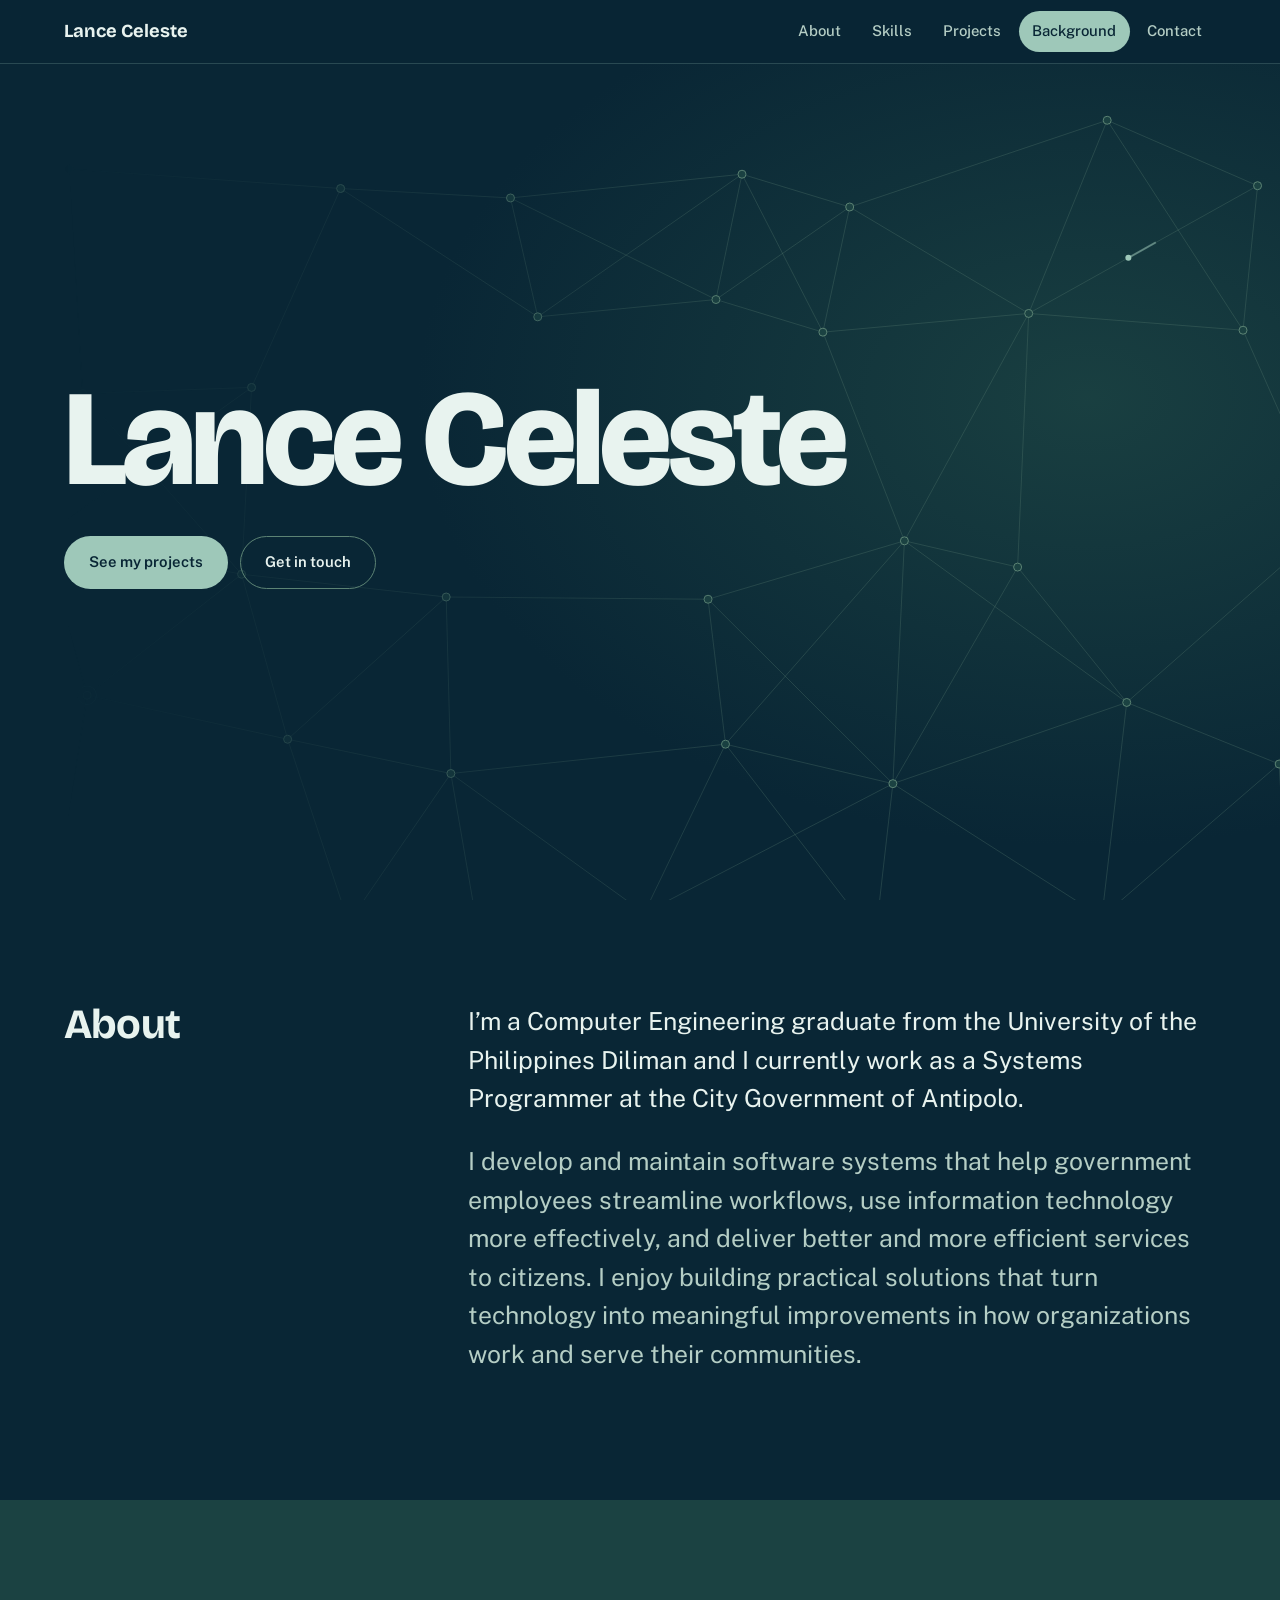
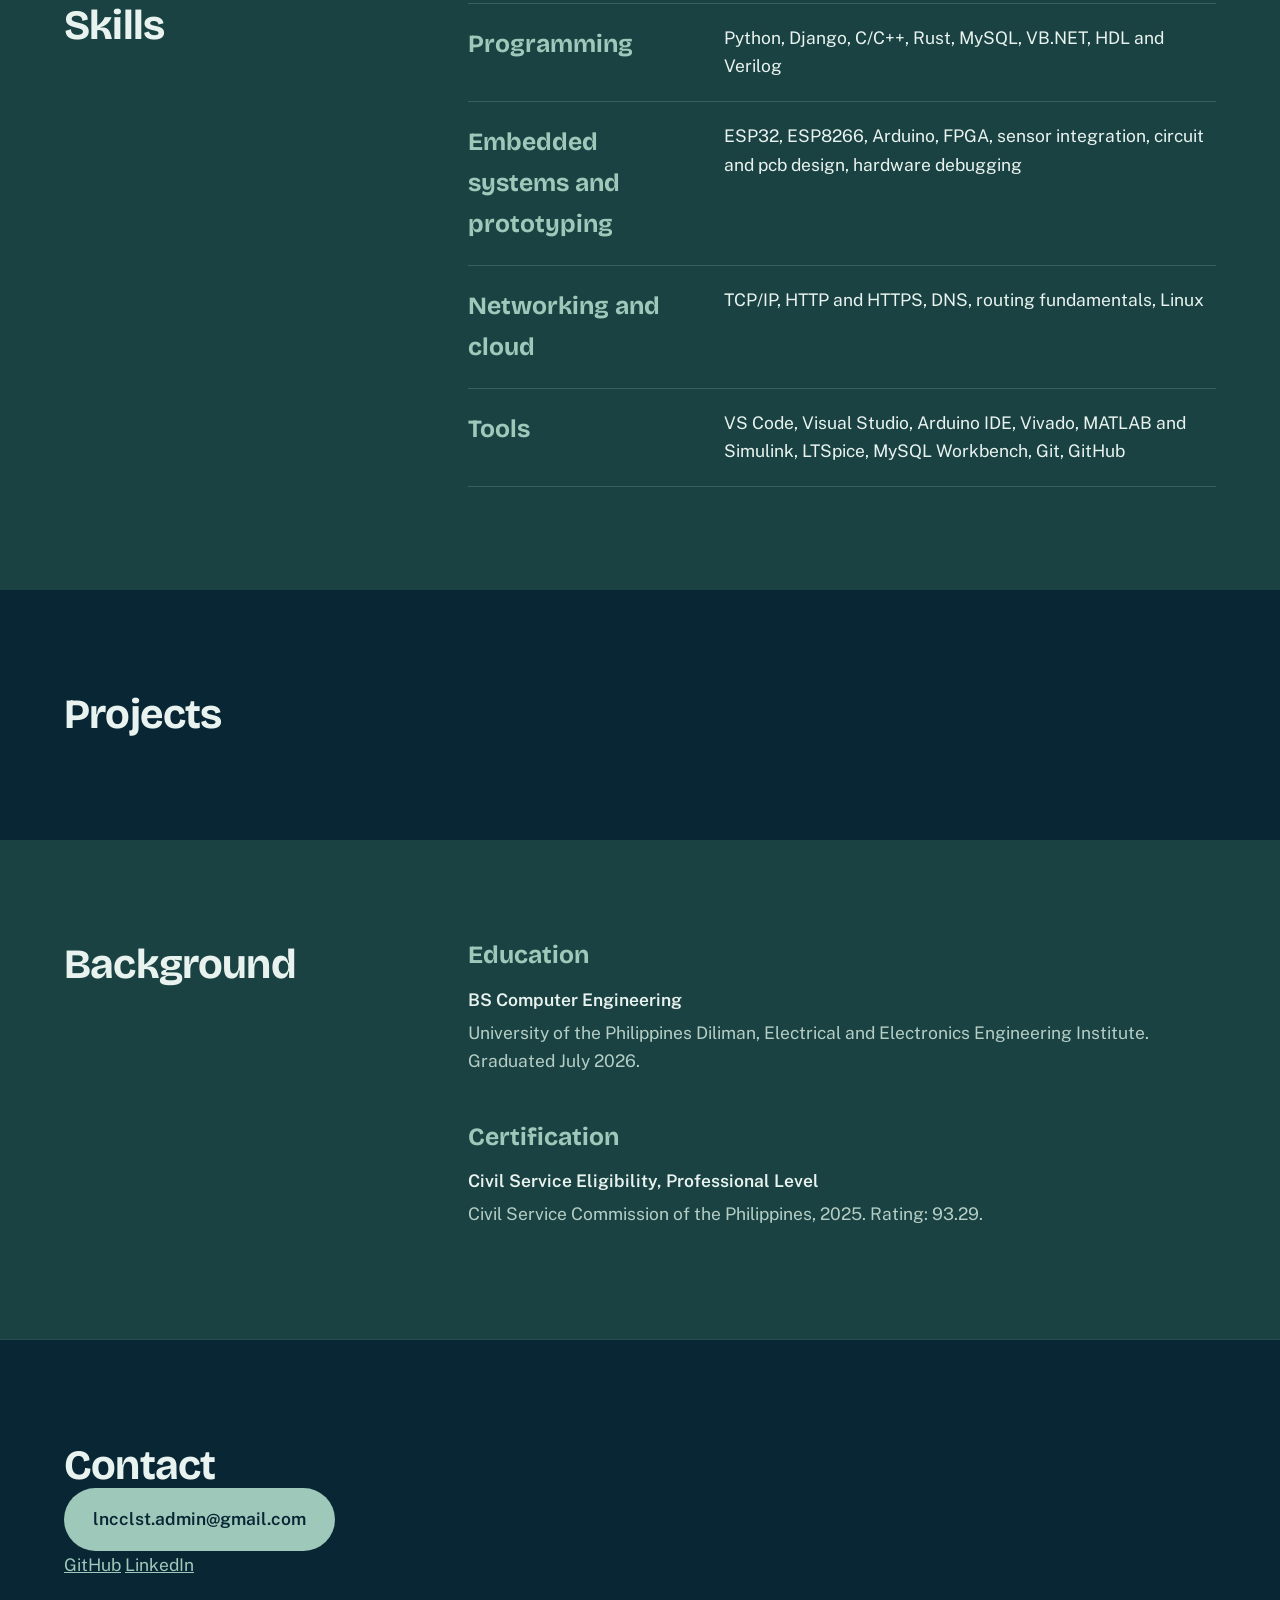
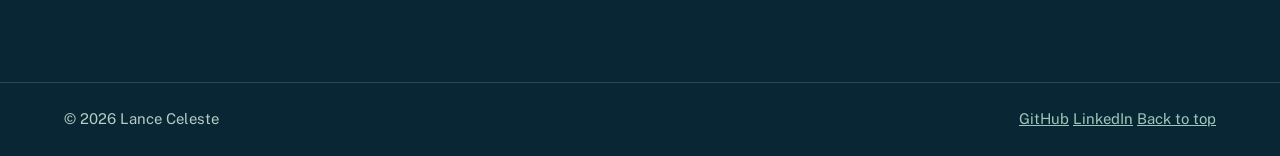
==== index.html @ 40fd0095 "<ui> add landing page" ====
<!DOCTYPE html>
<html lang="en">
<head>
  <meta charset="utf-8">
  <meta name="viewport" content="width=device-width, initial-scale=1">
  <title>Lance Celeste — Computer Engineer</title>
  <meta name="description" content="Portfolio of Lance Celeste, a Computer Engineering graduate building embedded, IoT and networked systems with ESP32, sensor fusion and cloud services.">
  <meta name="theme-color" content="#092635">
  <link rel="canonical" href="https://lncclstdev-code.github.io/">
  <link rel="icon" href="/assets/img/favicon.svg" type="image/svg+xml">

  <!-- Open Graph (link previews) -->
  <meta property="og:title" content="Lance Celeste — Computer Engineer">
  <meta property="og:description" content="Embedded, IoT and networked systems, from ESP32 firmware to the cloud.">
  <meta property="og:type" content="website">
  <meta property="og:url" content="https://lncclstdev-code.github.io/">
  <meta property="og:image" content="https://lncclstdev-code.github.io/assets/img/og-image.png">

  <link rel="preconnect" href="https://fonts.googleapis.com">
  <link rel="preconnect" href="https://fonts.gstatic.com" crossorigin>
  <link rel="stylesheet" href="https://fonts.googleapis.com/css2?family=Bricolage+Grotesque:opsz,wght@12..96,500;12..96,700;12..96,800&family=Public+Sans:wght@400;500;600&display=swap">
  <link rel="stylesheet" href="/assets/css/style.css">
</head>
<body>
  <a href="#main" class="skip-link">Skip to content</a>

  <header class="site-header">
    <div class="container header-inner">
      <a class="brand" href="/">Lance Celeste</a>
      <button class="nav-toggle" type="button" aria-expanded="false" aria-controls="primary-nav">
        <span class="nav-toggle-label">Menu</span>
      </button>
      <nav aria-label="Primary" id="primary-nav" class="primary-nav">
        <ul>
          <li><a href="#about">About</a></li>
          <li><a href="#skills">Skills</a></li>
          <li><a href="#projects">Projects</a></li>
          <li><a href="#background">Background</a></li>
          <li><a href="#contact">Contact</a></li>
        </ul>
      </nav>
    </div>
  </header>

  <main id="main">
    <section class="hero" aria-labelledby="hero-title">
      <canvas id="mesh" class="hero-mesh" aria-hidden="true"></canvas>
      <div class="container hero-inner">
        <h1 id="hero-title">Lance Celeste</h1>
        <!-- <p class="hero-role">Computer engineer building connected devices, from ESP32 firmware to the cloud services they talk to.</p>
        <p class="hero-meta">BS Computer Engineering, University of the Philippines Diliman, 2026. Based in Antipolo City, Philippines.</p> -->
        <div class="hero-actions">
          <a class="btn btn-primary" href="#projects">See my projects</a>
          <a class="btn btn-ghost" href="#contact">Get in touch</a>
        </div>
      </div>
    </section>

    <section class="section" id="about" aria-labelledby="about-title">
      <div class="container split">
        <h2 id="about-title">About</h2>
        <div class="prose">
          <p>
            I’m a Computer Engineering graduate from the University of the Philippines Diliman and I currently work as a Systems Programmer at the City Government of Antipolo.
          </p>
          <p>
            I develop and maintain software systems that help government employees streamline workflows, use information technology more effectively, and deliver better and more efficient services to citizens. I enjoy building practical solutions that turn technology into meaningful improvements in how organizations work and serve their communities.
          </p>
        </div>
      </div>
    </section>

    <section class="section section-alt" id="skills" aria-labelledby="skills-title">
      <div class="container split">
        <h2 id="skills-title">Skills</h2>
        <dl class="skills">
          <div>
            <dt>Programming</dt>
            <dd>Python, Django, C/C++, Rust, MySQL, VB.NET, HDL and Verilog</dd>
          </div>
          <div>
            <dt>Embedded systems and prototyping</dt>
            <dd>ESP32, ESP8266, Arduino, FPGA, sensor integration, circuit and pcb design, hardware debugging</dd>
          </div>
          <div>
            <dt>Networking and cloud</dt>
            <dd>TCP/IP, HTTP and HTTPS, DNS, routing fundamentals, Linux</dd>
          </div>
          <div>
            <dt>Tools</dt>
            <dd>VS Code, Visual Studio, Arduino IDE, Vivado, MATLAB and Simulink, LTSpice, MySQL Workbench, Git, GitHub</dd>
          </div>
        </dl>
      </div>
    </section>

    <section class="section" id="projects" aria-labelledby="projects-title">
      <div class="container">
        <h2 id="projects-title">Projects</h2>
        <!-- <p class="section-intro">Each project has its own page with the design, the decisions and the results.</p>

        <article class="project">
          <div class="project-visual" aria-hidden="true">
            <svg viewBox="0 0 240 150" fill="none" stroke="currentColor" stroke-width="2" stroke-linecap="round">
              <circle cx="120" cy="22" r="12"/>
              <path d="M120 34v26" stroke-dasharray="2 6"/>
              <rect x="104" y="60" width="32" height="22" rx="5"/>
              <path d="M112 82 52 112M120 82v30M128 82l60 30"/>
              <circle cx="48" cy="120" r="10"/>
              <circle cx="120" cy="124" r="10"/>
              <circle cx="192" cy="120" r="10"/>
            </svg>
          </div>
          <div class="project-body">
            <h3>Smart lighting system for home automation</h3>
            <p>A hybrid network for lighting control: ESP-NOW links devices directly for low latency, while an HTTP interface adds remote access and monitoring. Messages are structured as JSON packets so the system is easy to extend.</p>
            <ul class="tags" aria-label="Technologies">
              <li>ESP32</li><li>ESP-NOW</li><li>HTTP</li><li>JSON</li>
            </ul>
            <a class="text-link" href="/projects/smart-lighting-system.html">Read the project page<span class="visually-hidden"> for the smart lighting system</span></a>
          </div>
        </article>

        <article class="project">
          <div class="project-visual" aria-hidden="true">
            <svg viewBox="0 0 240 150" fill="none" stroke="currentColor" stroke-width="2" stroke-linecap="round">
              <path d="M12 36c14-14 26 14 40 0s26 14 40 0"/>
              <path d="M12 76c14-6 26 6 40 0s26 6 40 0"/>
              <path d="M12 116c14 14 26-14 40 0s26-14 40 0"/>
              <path d="M96 36 150 76M96 76h54M96 116 150 76"/>
              <circle cx="168" cy="76" r="18"/>
              <path d="M186 76h42"/>
              <circle cx="228" cy="76" r="4" fill="currentColor"/>
            </svg>
          </div>
          <div class="project-body">
            <h3>KLSG: Keyed Long-Lasting Smart Gateway</h3>
            <p>An IoT doorbell that combines several sensors and uses Mahalanobis distance in its fusion logic to detect anomalies and classify events. Analysing the sensors together reduced false positives, and alerts reach the owner in real time.</p>
            <ul class="tags" aria-label="Technologies">
              <li>Sensor fusion</li><li>Mahalanobis distance</li><li>IoT</li><li>Networking</li>
            </ul>
            <a class="text-link" href="/projects/klsg-smart-doorbell.html">Read the project page<span class="visually-hidden"> for KLSG</span></a>
          </div>
        </article> -->
      </div>
    </section>

    <section class="section section-alt" id="background" aria-labelledby="background-title">
      <div class="container split">
        <h2 id="background-title">Background</h2>
        <div class="background">
          <section aria-labelledby="edu-title">
            <h3 id="edu-title">Education</h3>
            <p class="entry-title">BS Computer Engineering</p>
            <p>University of the Philippines Diliman, Electrical and Electronics Engineering Institute. Graduated July 2026.</p>
            <!-- <p class="coursework">Coursework included data structures and algorithms, object-oriented programming, computer networking, microprocessors and microcontrollers, digital systems design, and analog and digital electronics.</p> -->
          </section>
          <!-- <section aria-labelledby="org-title">
            <h3 id="org-title">Organizations</h3>
            <ul class="entries">
              <li>
                <p class="entry-title">IEEE UP Diliman Student Branch</p>
                <p>Publicity and Information Committee, 2025 to 2026. Maintained web content and produced publicity materials.</p>
              </li>
              <li>
                <p class="entry-title">UP Engineering Radio Guild</p>
                <p>Secretariat Committee, 2024 to 2026. Helped with documentation and publicity.</p>
              </li>
            </ul>
          </section> -->
          <section aria-labelledby="cert-title">
            <h3 id="cert-title">Certification</h3>
            <p class="entry-title">Civil Service Eligibility, Professional Level</p>
            <p>Civil Service Commission of the Philippines, 2025. Rating: 93.29.</p>
          </section>
        </div>
      </div>
    </section>

    <section class="section contact" id="contact" aria-labelledby="contact-title">
      <div class="container">
        <h2 id="contact-title">Contact</h2>
        <!-- <p class="contact-lead">I'm open to embedded, IoT and software engineering roles. Email is the best way to reach me.</p> -->
        <a class="btn btn-primary" href="mailto:lncclst.celeste@gmail.com">lncclst.admin@gmail.com</a>
        <div class="contact-links">
        <a href="https://github.com/lncclstdev-code"
            target="_blank"
            rel="noopener noreferrer">GitHub</a>

        <a href="https://www.linkedin.com/in/lance-celeste/"
            target="_blank"
            rel="noopener noreferrer">LinkedIn</a>
        </div>
      </div>
    </section>
  </main>

  <footer class="site-footer">
    <div class="container footer-inner">
      <p>&copy; <span id="year">2026</span> Lance Celeste</p>
      <div class="footer-links">
        <a href="https://github.com/lncclstdev-code"
            target="_blank"
            rel="noopener noreferrer">GitHub</a>

        <a href="https://www.linkedin.com/in/lance-celeste/"
            target="_blank"
            rel="noopener noreferrer">LinkedIn</a>

        <a href="#main">Back to top</a>
        </div>
    </div>
  </footer>

  <script src="/assets/js/main.js" defer></script>
</body>
</html>
---- assets/css/style.css ----
/* ---------- Tokens ---------- */
:root {
  --main: #092635;
  --secondary: #1B4242;
  --accent: #5C8374;
  --accent-light: #9EC8B9;

  --text: #E8F3EF;          /* tint of the light accent, for body text */
  --text-muted: #B5CEC5;
  --line: rgba(158, 200, 185, 0.22);

  --font-display: "Bricolage Grotesque", "Segoe UI", system-ui, sans-serif;
  --font-body: "Public Sans", "Segoe UI", system-ui, sans-serif;

  --step--1: clamp(0.875rem, 0.85rem + 0.1vw, 0.95rem);
  --step-0: clamp(1rem, 0.97rem + 0.15vw, 1.125rem);
  --step-1: clamp(1.25rem, 1.15rem + 0.5vw, 1.55rem);
  --step-2: clamp(1.75rem, 1.4rem + 1.6vw, 2.6rem);
  --step-hero: clamp(3.25rem, 1.5rem + 9vw, 8.5rem);

  --radius: 14px;
  --header-h: 64px;
  --container: 72rem;
}

/* ---------- Base ---------- */
*, *::before, *::after { box-sizing: border-box; }

html {
  scroll-behavior: smooth;
  scroll-padding-top: calc(var(--header-h) + 8px);
  -webkit-text-size-adjust: 100%;
}

body {
  margin: 0;
  background: var(--main);
  color: var(--text);
  font-family: var(--font-body);
  font-size: var(--step-0);
  line-height: 1.65;
  -webkit-font-smoothing: antialiased;
}

h1, h2, h3 {
  font-family: var(--font-display);
  line-height: 1.1;
  margin: 0;
  text-wrap: balance;
}

p { margin: 0 0 1em; max-width: 62ch; }
ul { margin: 0; padding: 0; list-style: none; }

a { color: var(--accent-light); }

:focus-visible {
  outline: 3px solid var(--accent-light);
  outline-offset: 3px;
  border-radius: 4px;
}

.container {
  width: min(100% - 2.5rem, var(--container));
  margin-inline: auto;
}

.visually-hidden {
  position: absolute !important;
  width: 1px; height: 1px;
  overflow: hidden;
  clip: rect(0 0 0 0);
  white-space: nowrap;
}

.skip-link {
  position: absolute;
  left: 1rem;
  top: -4rem;
  z-index: 100;
  padding: 0.6rem 1rem;
  background: var(--accent-light);
  color: var(--main);
  font-weight: 600;
  border-radius: 8px;
  text-decoration: none;
}
.skip-link:focus { top: 1rem; }

/* ---------- Header ---------- */
.site-header {
  position: sticky;
  top: 0;
  z-index: 50;
  height: var(--header-h);
  background: rgba(9, 38, 53, 0.82);
  backdrop-filter: blur(12px);
  -webkit-backdrop-filter: blur(12px);
  border-bottom: 1px solid var(--line);
}

.header-inner {
  height: 100%;
  display: flex;
  align-items: center;
  justify-content: space-between;
  gap: 1rem;
}

.brand {
  font-family: var(--font-display);
  font-weight: 700;
  font-size: 1.15rem;
  color: var(--text);
  text-decoration: none;
}

.primary-nav ul { display: flex; gap: 0.25rem; }

.primary-nav a {
  display: block;
  padding: 0.5rem 0.85rem;
  border-radius: 999px;
  color: var(--text-muted);
  font-size: var(--step--1);
  font-weight: 500;
  text-decoration: none;
  transition: background-color 0.2s, color 0.2s;
}
.primary-nav a:hover { color: var(--text); background: rgba(158, 200, 185, 0.12); }
.primary-nav a[aria-current="true"] { color: var(--main); background: var(--accent-light); }

.nav-toggle {
  display: none;
  appearance: none;
  background: transparent;
  color: var(--text);
  border: 1px solid var(--line);
  border-radius: 999px;
  padding: 0.45rem 1rem;
  font: 500 var(--step--1) var(--font-body);
  cursor: pointer;
}

@media (max-width: 720px) {
  .nav-toggle { display: inline-block; }

  .primary-nav {
    position: absolute;
    top: var(--header-h);
    left: 0;
    right: 0;
    background: var(--main);
    border-bottom: 1px solid var(--line);
    display: none;
  }
  .primary-nav.is-open { display: block; }
  .primary-nav ul { flex-direction: column; padding: 0.75rem 1.25rem 1.25rem; }
  .primary-nav a { padding: 0.8rem 0.5rem; border-radius: 8px; font-size: var(--step-0); }
}

/* ---------- Hero ---------- */
.hero {
  position: relative;
  min-height: calc(100svh - var(--header-h));
  display: flex;
  align-items: center;
  overflow: hidden;
  background:
    radial-gradient(60rem 40rem at 85% 40%, rgba(27, 66, 66, 0.9), transparent 70%),
    var(--main);
}

.hero-mesh {
  position: absolute;
  inset: 0;
  width: 100%;
  height: 100%;
  -webkit-mask-image: linear-gradient(to right, transparent 5%, #000 60%);
  mask-image: linear-gradient(to right, transparent 5%, #000 60%);
}

.hero-inner {
  position: relative;
  padding-block: 4rem;
}

.hero h1 {
  font-size: var(--step-hero);
  font-weight: 800;
  letter-spacing: -0.035em;
  line-height: 0.95;
  color: var(--text);
}

.hero-role {
  margin-top: 1.75rem;
  max-width: 30ch;
  font-family: var(--font-display);
  font-size: var(--step-1);
  font-weight: 500;
  line-height: 1.3;
  color: var(--accent-light);
}

.hero-meta {
  color: var(--text-muted);
  font-size: var(--step--1);
  max-width: 46ch;
}

.hero-actions {
  display: flex;
  flex-wrap: wrap;
  gap: 0.75rem;
  margin-top: 2rem;
}

/* ---------- Buttons ---------- */
.btn {
  display: inline-block;
  padding: 0.85rem 1.5rem;
  border-radius: 999px;
  font-weight: 600;
  font-size: var(--step--1);
  text-decoration: none;
  border: 1px solid transparent;
  transition: background-color 0.2s, color 0.2s, border-color 0.2s;
}
.btn-primary { background: var(--accent-light); color: var(--main); }
.btn-primary:hover { background: #fff; }
.btn-ghost { border-color: var(--accent); color: var(--text); }
.btn-ghost:hover { background: var(--secondary); border-color: var(--accent-light); }

/* ---------- Sections ---------- */
.section {
  padding-block: clamp(4rem, 8vw, 7.5rem);
}
.section-alt { background: var(--secondary); }

.section h2 {
  font-size: var(--step-2);
  font-weight: 700;
  letter-spacing: -0.02em;
}

.section h3 {
  font-size: var(--step-1);
  font-weight: 700;
}

.section-intro {
  margin-top: 1rem;
  color: var(--text-muted);
}

.split {
  display: grid;
  gap: 2rem;
}
@media (min-width: 860px) {
  .split { grid-template-columns: 1fr 2.2fr; gap: 4rem; }
  .split > h2 { position: sticky; top: calc(var(--header-h) + 2rem); align-self: start; }
}

.prose p { font-size: var(--step-1); line-height: 1.55; color: var(--text); }
.prose p + p { color: var(--text-muted); }

/* ---------- Skills ---------- */
.skills { margin: 0; display: grid; gap: 0; }
.skills > div {
  padding-block: 1.25rem;
  border-top: 1px solid var(--line);
  display: grid;
  gap: 0.35rem;
}
.skills > div:last-child { border-bottom: 1px solid var(--line); }
.skills dt {
  font-family: var(--font-display);
  font-weight: 700;
  font-size: var(--step-1);
  color: var(--accent-light);
}
.skills dd { margin: 0; color: var(--text); max-width: 60ch; }

@media (min-width: 640px) {
  .skills > div { grid-template-columns: 14rem 1fr; gap: 2rem; }
}

/* ---------- Projects ---------- */
.project {
  display: grid;
  gap: 1.5rem;
  margin-top: 2.5rem;
  padding: clamp(1.25rem, 3vw, 2rem);
  background: var(--secondary);
  border: 1px solid var(--line);
  border-radius: var(--radius);
}

.project-visual {
  display: grid;
  place-items: center;
  padding: 1.5rem;
  min-height: 12rem;
  background: var(--main);
  border-radius: 10px;
  color: var(--accent-light);
}
.project-visual svg { width: 100%; max-width: 20rem; height: auto; }

.project-body p { color: var(--text); margin-top: 0.9rem; }

.tags { display: flex; flex-wrap: wrap; gap: 0.5rem; margin: 1.25rem 0; }
.tags li {
  padding: 0.25rem 0.75rem;
  border: 1px solid var(--accent);
  border-radius: 999px;
  font-size: var(--step--1);
  color: var(--text-muted);
}

.text-link {
  font-weight: 600;
  text-decoration-thickness: 2px;
  text-underline-offset: 0.3em;
}
.text-link:hover { color: #fff; }

@media (min-width: 860px) {
  .project { grid-template-columns: 1fr 1.4fr; gap: 2.5rem; align-items: center; }
  .project:nth-of-type(even) { grid-template-columns: 1.4fr 1fr; }
  .project:nth-of-type(even) .project-visual { order: 2; }
}

/* ---------- Background ---------- */
.background { display: grid; gap: 2.5rem; }
.background h3 { margin-bottom: 1rem; color: var(--accent-light); }
.entries { display: grid; gap: 1.25rem; }
.entry-title { font-weight: 600; margin-bottom: 0.25rem; color: var(--text); }
.background p:not(.entry-title) { color: var(--text-muted); margin-bottom: 0.5rem; }
.coursework { font-size: var(--step--1); }

/* ---------- Contact ---------- */
.contact { background: var(--main); border-top: 1px solid var(--line); }
.contact-lead {
  margin: 1.25rem 0 2rem;
  font-size: var(--step-1);
  line-height: 1.5;
  max-width: 34ch;
}
.contact .btn { font-size: var(--step-0); padding: 1rem 1.75rem; overflow-wrap: anywhere; }

/* ---------- Footer ---------- */
.site-footer {
  padding-block: 1.5rem;
  border-top: 1px solid var(--line);
  color: var(--text-muted);
  font-size: var(--step--1);
}
.footer-inner { display: flex; justify-content: space-between; gap: 1rem; flex-wrap: wrap; }
.footer-inner p { margin: 0; }

/* ---------- Motion preferences ---------- */
@media (prefers-reduced-motion: reduce) {
  html { scroll-behavior: auto; }
  * { transition: none !important; }
}

/* ---------- 404 page ---------- */
.error-code {
  margin: 0;
  font-family: var(--font-display);
  font-size: var(--step-hero);
  font-weight: 800;
  letter-spacing: -0.035em;
  line-height: 0.95;
  color: var(--accent-light);
}

.error-title {
  margin-top: 0.5rem;
  font-size: var(--step-2);
  font-weight: 700;
  letter-spacing: -0.02em;
}
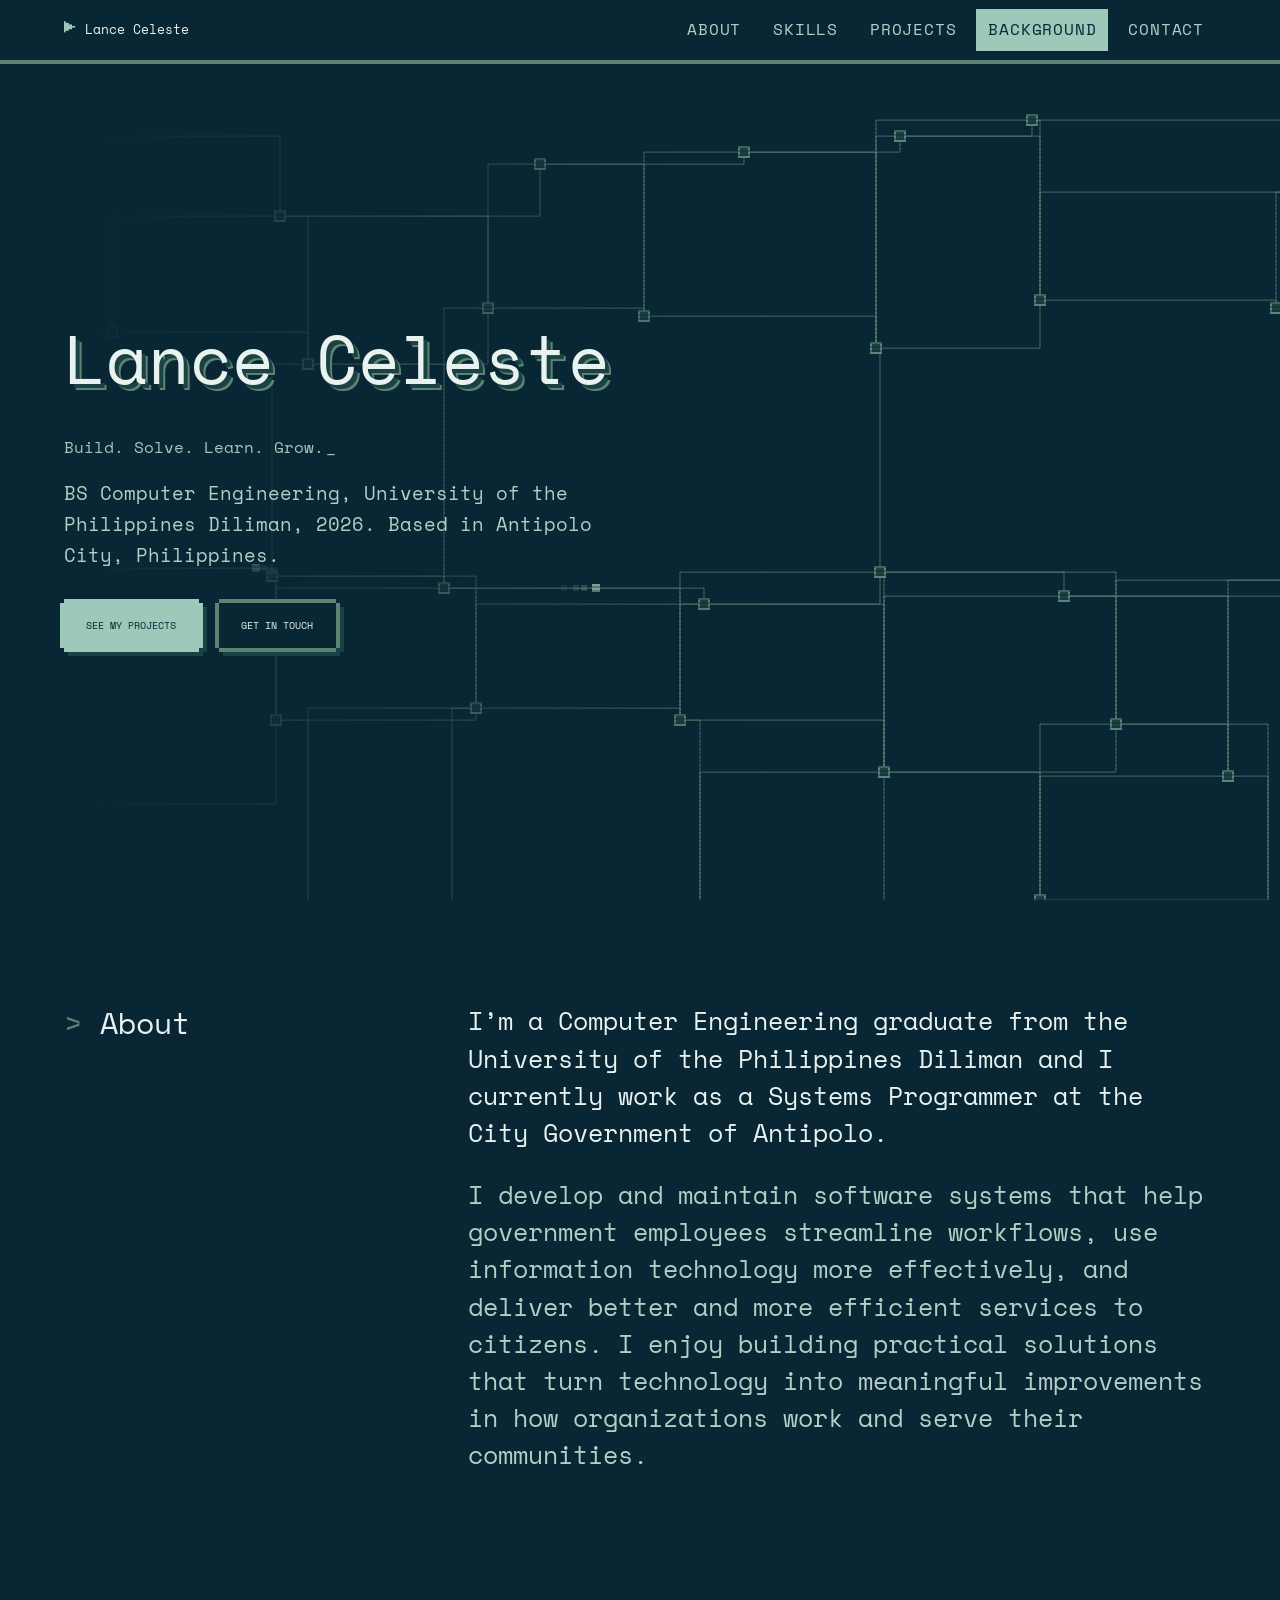
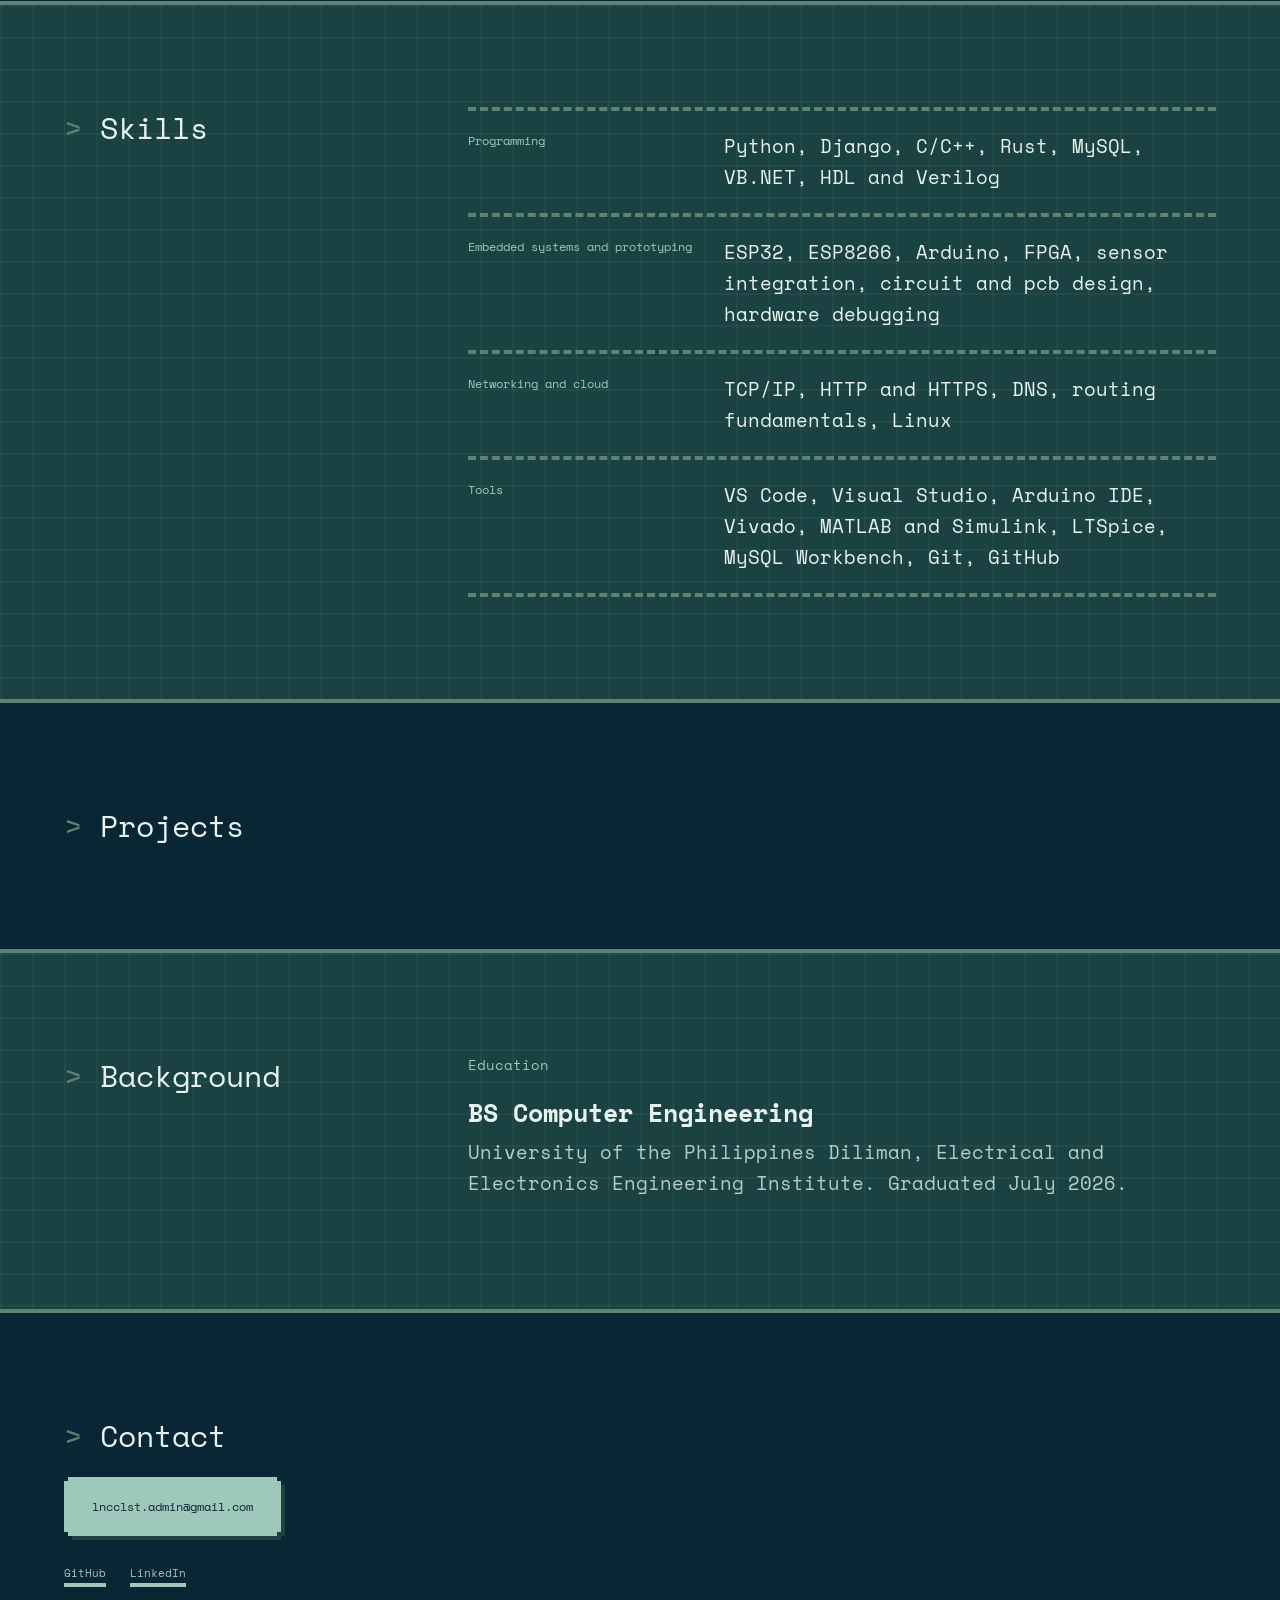
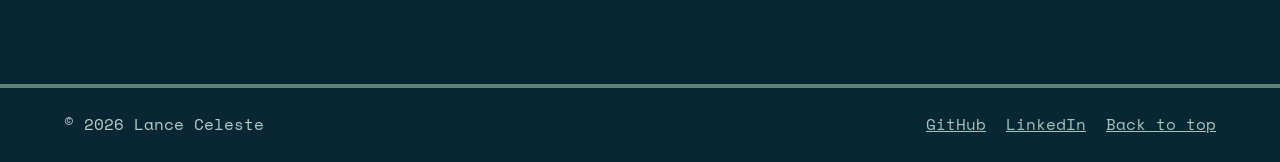
==== commit 966f4281: "<ui> migrate interface to retro pixel" ====
--- a/index.html
+++ b/index.html
@@ -4,7 +4,7 @@
   <meta charset="utf-8">
   <meta name="viewport" content="width=device-width, initial-scale=1">
   <title>Lance Celeste — Computer Engineer</title>
-  <meta name="description" content="Portfolio of Lance Celeste, a Computer Engineering graduate building embedded, IoT and networked systems with ESP32, sensor fusion and cloud services.">
+  <meta name="description" content="Portfolio of Lance Celeste, a Computer Engineer">
   <meta name="theme-color" content="#092635">
   <link rel="canonical" href="https://lncclstdev-code.github.io/">
   <link rel="icon" href="/assets/img/favicon.svg" type="image/svg+xml">
@@ -18,7 +18,8 @@
 
   <link rel="preconnect" href="https://fonts.googleapis.com">
   <link rel="preconnect" href="https://fonts.gstatic.com" crossorigin>
-  <link rel="stylesheet" href="https://fonts.googleapis.com/css2?family=Bricolage+Grotesque:opsz,wght@12..96,500;12..96,700;12..96,800&family=Public+Sans:wght@400;500;600&display=swap">
+  <link rel="stylesheet" href="https://fonts.googleapis.com/css2?family=Pixelify+Sans:wght@400;500;600;700&family=Press+Start+2P&display=swap">
+  <link rel="stylesheet" href="https://fonts.googleapis.com/css2?family=Space+Mono:wght@400;700&text=0123456789&display=swap">
   <link rel="stylesheet" href="/assets/css/style.css">
 </head>
 <body>
@@ -47,8 +48,8 @@
       <canvas id="mesh" class="hero-mesh" aria-hidden="true"></canvas>
       <div class="container hero-inner">
         <h1 id="hero-title">Lance Celeste</h1>
-        <!-- <p class="hero-role">Computer engineer building connected devices, from ESP32 firmware to the cloud services they talk to.</p>
-        <p class="hero-meta">BS Computer Engineering, University of the Philippines Diliman, 2026. Based in Antipolo City, Philippines.</p> -->
+        <p class="hero-role">Build. Solve. Learn. Grow.</p>
+        <p class="hero-meta">BS Computer Engineering, University of the Philippines Diliman, 2026. Based in Antipolo City, Philippines.</p>
         <div class="hero-actions">
           <a class="btn btn-primary" href="#projects">See my projects</a>
           <a class="btn btn-ghost" href="#contact">Get in touch</a>
@@ -153,26 +154,8 @@
             <h3 id="edu-title">Education</h3>
             <p class="entry-title">BS Computer Engineering</p>
             <p>University of the Philippines Diliman, Electrical and Electronics Engineering Institute. Graduated July 2026.</p>
-            <!-- <p class="coursework">Coursework included data structures and algorithms, object-oriented programming, computer networking, microprocessors and microcontrollers, digital systems design, and analog and digital electronics.</p> -->
           </section>
-          <!-- <section aria-labelledby="org-title">
-            <h3 id="org-title">Organizations</h3>
-            <ul class="entries">
-              <li>
-                <p class="entry-title">IEEE UP Diliman Student Branch</p>
-                <p>Publicity and Information Committee, 2025 to 2026. Maintained web content and produced publicity materials.</p>
-              </li>
-              <li>
-                <p class="entry-title">UP Engineering Radio Guild</p>
-                <p>Secretariat Committee, 2024 to 2026. Helped with documentation and publicity.</p>
-              </li>
-            </ul>
-          </section> -->
-          <section aria-labelledby="cert-title">
-            <h3 id="cert-title">Certification</h3>
-            <p class="entry-title">Civil Service Eligibility, Professional Level</p>
-            <p>Civil Service Commission of the Philippines, 2025. Rating: 93.29.</p>
-          </section>
+          
         </div>
       </div>
     </section>
--- a/assets/css/style.css
+++ b/assets/css/style.css
@@ -9,18 +9,28 @@
   --text-muted: #B5CEC5;
   --line: rgba(158, 200, 185, 0.22);
 
-  --font-display: "Bricolage Grotesque", "Segoe UI", system-ui, sans-serif;
-  --font-body: "Public Sans", "Segoe UI", system-ui, sans-serif;
-
-  --step--1: clamp(0.875rem, 0.85rem + 0.1vw, 0.95rem);
-  --step-0: clamp(1rem, 0.97rem + 0.15vw, 1.125rem);
-  --step-1: clamp(1.25rem, 1.15rem + 0.5vw, 1.55rem);
-  --step-2: clamp(1.75rem, 1.4rem + 1.6vw, 2.6rem);
-  --step-hero: clamp(3.25rem, 1.5rem + 9vw, 8.5rem);
-
-  --radius: 14px;
+  --font-display: "Space Mono", "Press Start 2P", "Courier New", monospace;
+  --font-body: "Space Mono", "Pixelify Sans", "Courier New", monospace;
+
+  --step--1: clamp(0.95rem, 0.92rem + 0.1vw, 1.05rem);
+  --step-0: clamp(1.1rem, 1.05rem + 0.2vw, 1.25rem);
+  --step-1: clamp(1.25rem, 1.15rem + 0.5vw, 1.6rem);
+  --step-2: clamp(1.1rem, 0.8rem + 1.5vw, 1.9rem);   /* Press Start 2P is wide: keep headings small */
+  --step-hero: clamp(1.6rem, 0.4rem + 5.6vw, 4.25rem);
+
+  --px: 4px;                 /* one "pixel" */
   --header-h: 64px;
   --container: 72rem;
+}
+
+/* ---------- Pixel helpers ---------- */
+/* Notched-corner border built from box-shadows: no radius, no blur. */
+.pixel-box,
+.project,
+.tags li,
+.btn,
+.nav-toggle {
+  --bc: var(--accent);
 }
 
 /* ---------- Base ---------- */
@@ -38,13 +48,16 @@
   color: var(--text);
   font-family: var(--font-body);
   font-size: var(--step-0);
-  line-height: 1.65;
-  -webkit-font-smoothing: antialiased;
+  line-height: 1.6;
+  -webkit-font-smoothing: none;
+  font-smooth: never;
+  text-rendering: optimizeSpeed;
 }
 
 h1, h2, h3 {
   font-family: var(--font-display);
-  line-height: 1.1;
+  font-weight: 400;
+  line-height: 1.35;
   margin: 0;
   text-wrap: balance;
 }
@@ -55,9 +68,9 @@
 a { color: var(--accent-light); }
 
 :focus-visible {
-  outline: 3px solid var(--accent-light);
-  outline-offset: 3px;
-  border-radius: 4px;
+  outline: var(--px) solid var(--accent-light);
+  outline-offset: var(--px);
+  border-radius: 0;
 }
 
 .container {
@@ -76,14 +89,15 @@
 .skip-link {
   position: absolute;
   left: 1rem;
-  top: -4rem;
+  top: -5rem;
   z-index: 100;
   padding: 0.6rem 1rem;
   background: var(--accent-light);
   color: var(--main);
-  font-weight: 600;
-  border-radius: 8px;
+  font-family: var(--font-display);
+  font-size: 0.7rem;
   text-decoration: none;
+  border-radius: 0;
 }
 .skip-link:focus { top: 1rem; }
 
@@ -93,10 +107,8 @@
   top: 0;
   z-index: 50;
   height: var(--header-h);
-  background: rgba(9, 38, 53, 0.82);
-  backdrop-filter: blur(12px);
-  -webkit-backdrop-filter: blur(12px);
-  border-bottom: 1px solid var(--line);
+  background: var(--main);
+  border-bottom: var(--px) solid var(--accent);
 }
 
 .header-inner {
@@ -109,37 +121,45 @@
 
 .brand {
   font-family: var(--font-display);
-  font-weight: 700;
-  font-size: 1.15rem;
+  font-size: 0.8rem;
   color: var(--text);
   text-decoration: none;
 }
-
-.primary-nav ul { display: flex; gap: 0.25rem; }
+.brand::before { content: "▶ "; color: var(--accent-light); }
+.brand:hover { color: var(--accent-light); }
+
+.primary-nav ul { display: flex; gap: 0.5rem; }
 
 .primary-nav a {
   display: block;
-  padding: 0.5rem 0.85rem;
-  border-radius: 999px;
+  padding: 0.5rem 0.75rem;
+  border-radius: 0;
   color: var(--text-muted);
   font-size: var(--step--1);
   font-weight: 500;
   text-decoration: none;
-  transition: background-color 0.2s, color 0.2s;
-}
-.primary-nav a:hover { color: var(--text); background: rgba(158, 200, 185, 0.12); }
+  text-transform: uppercase;
+  letter-spacing: 0.05em;
+}
+.primary-nav a:hover { color: var(--text); background: var(--secondary); }
 .primary-nav a[aria-current="true"] { color: var(--main); background: var(--accent-light); }
 
 .nav-toggle {
   display: none;
   appearance: none;
-  background: transparent;
-  color: var(--text);
-  border: 1px solid var(--line);
-  border-radius: 999px;
-  padding: 0.45rem 1rem;
-  font: 500 var(--step--1) var(--font-body);
+  background: var(--secondary);
+  color: var(--text);
+  border: 0;
+  border-radius: 0;
+  padding: 0.5rem 1rem;
+  font: 400 0.65rem var(--font-display);
+  text-transform: uppercase;
   cursor: pointer;
+  box-shadow:
+    0 calc(var(--px) * -1) 0 0 var(--bc),
+    0 var(--px) 0 0 var(--bc),
+    calc(var(--px) * -1) 0 0 0 var(--bc),
+    var(--px) 0 0 0 var(--bc);
 }
 
 @media (max-width: 720px) {
@@ -151,12 +171,12 @@
     left: 0;
     right: 0;
     background: var(--main);
-    border-bottom: 1px solid var(--line);
+    border-bottom: var(--px) solid var(--accent);
     display: none;
   }
   .primary-nav.is-open { display: block; }
   .primary-nav ul { flex-direction: column; padding: 0.75rem 1.25rem 1.25rem; }
-  .primary-nav a { padding: 0.8rem 0.5rem; border-radius: 8px; font-size: var(--step-0); }
+  .primary-nav a { padding: 0.8rem 0.5rem; font-size: var(--step-0); }
 }
 
 /* ---------- Hero ---------- */
@@ -166,9 +186,22 @@
   display: flex;
   align-items: center;
   overflow: hidden;
-  background:
-    radial-gradient(60rem 40rem at 85% 40%, rgba(27, 66, 66, 0.9), transparent 70%),
-    var(--main);
+  background: var(--main);
+}
+
+/* CRT scanlines */
+.hero::after {
+  content: "";
+  position: absolute;
+  inset: 0;
+  pointer-events: none;
+  background: repeating-linear-gradient(
+    to bottom,
+    rgba(9, 38, 53, 0) 0,
+    rgba(9, 38, 53, 0) 2px,
+    rgba(9, 38, 53, 0.35) 2px,
+    rgba(9, 38, 53, 0.35) 4px
+  );
 }
 
 .hero-mesh {
@@ -176,77 +209,113 @@
   inset: 0;
   width: 100%;
   height: 100%;
+  image-rendering: pixelated;
   -webkit-mask-image: linear-gradient(to right, transparent 5%, #000 60%);
   mask-image: linear-gradient(to right, transparent 5%, #000 60%);
 }
 
 .hero-inner {
   position: relative;
+  z-index: 1;
   padding-block: 4rem;
 }
 
 .hero h1 {
   font-size: var(--step-hero);
-  font-weight: 800;
-  letter-spacing: -0.035em;
-  line-height: 0.95;
-  color: var(--text);
+  line-height: 1.25;
+  color: var(--text);
+  text-shadow: calc(var(--px) * 1) calc(var(--px) * 1) 0 var(--secondary),
+               calc(var(--px) * 1.5) calc(var(--px) * 1.5) 0 var(--accent);
 }
 
 .hero-role {
-  margin-top: 1.75rem;
+  margin-top: 2rem;
   max-width: 30ch;
   font-family: var(--font-display);
-  font-size: var(--step-1);
-  font-weight: 500;
-  line-height: 1.3;
+  font-size: clamp(0.75rem, 0.6rem + 0.6vw, 1rem);
+  line-height: 1.8;
   color: var(--accent-light);
 }
+.hero-role::after {
+  content: "_";
+  margin-left: 0.15em;
+  animation: blink 1s steps(1) infinite;
+}
+@keyframes blink { 50% { opacity: 0; } }
 
 .hero-meta {
   color: var(--text-muted);
-  font-size: var(--step--1);
+  font-size: var(--step-0);
   max-width: 46ch;
 }
 
 .hero-actions {
   display: flex;
   flex-wrap: wrap;
-  gap: 0.75rem;
+  gap: 1.25rem;
   margin-top: 2rem;
 }
 
 /* ---------- Buttons ---------- */
 .btn {
+  position: relative;
   display: inline-block;
-  padding: 0.85rem 1.5rem;
-  border-radius: 999px;
-  font-weight: 600;
-  font-size: var(--step--1);
+  padding: 0.9rem 1.4rem;
+  border-radius: 0;
+  font-family: var(--font-display);
+  font-size: 0.65rem;
+  line-height: 1.6;
+  text-transform: uppercase;
   text-decoration: none;
-  border: 1px solid transparent;
-  transition: background-color 0.2s, color 0.2s, border-color 0.2s;
-}
-.btn-primary { background: var(--accent-light); color: var(--main); }
-.btn-primary:hover { background: #fff; }
-.btn-ghost { border-color: var(--accent); color: var(--text); }
-.btn-ghost:hover { background: var(--secondary); border-color: var(--accent-light); }
+  border: 0;
+  box-shadow:
+    0 calc(var(--px) * -1) 0 0 var(--bc),
+    0 var(--px) 0 0 var(--bc),
+    calc(var(--px) * -1) 0 0 0 var(--bc),
+    var(--px) 0 0 0 var(--bc),
+    var(--px) calc(var(--px) * 2) 0 0 var(--secondary),   /* hard drop shadow */
+    calc(var(--px) * 2) var(--px) 0 0 var(--secondary);
+  transition: none;
+}
+.btn:active {
+  transform: translate(var(--px), var(--px));
+  box-shadow:
+    0 calc(var(--px) * -1) 0 0 var(--bc),
+    0 var(--px) 0 0 var(--bc),
+    calc(var(--px) * -1) 0 0 0 var(--bc),
+    var(--px) 0 0 0 var(--bc);
+}
+.btn-primary { --bc: var(--accent-light); background: var(--accent-light); color: var(--main); }
+.btn-primary:hover { background: var(--text); --bc: var(--text); }
+.btn-ghost { --bc: var(--accent); background: var(--main); color: var(--text); }
+.btn-ghost:hover { background: var(--secondary); --bc: var(--accent-light); }
 
 /* ---------- Sections ---------- */
 .section {
   padding-block: clamp(4rem, 8vw, 7.5rem);
 }
-.section-alt { background: var(--secondary); }
+.section-alt {
+  background-color: var(--secondary);
+  border-block: var(--px) solid var(--accent);
+  /* faint pixel grid */
+  background-image:
+    linear-gradient(rgba(158, 200, 185, 0.06) 2px, transparent 2px),
+    linear-gradient(90deg, rgba(158, 200, 185, 0.06) 2px, transparent 2px);
+  background-size: 32px 32px;
+}
 
 .section h2 {
   font-size: var(--step-2);
-  font-weight: 700;
-  letter-spacing: -0.02em;
+  color: var(--text);
+}
+.section h2::before {
+  content: "> ";
+  color: var(--accent);
 }
 
 .section h3 {
-  font-size: var(--step-1);
-  font-weight: 700;
+  font-size: 0.85rem;
+  line-height: 1.6;
 }
 
 .section-intro {
@@ -263,22 +332,22 @@
   .split > h2 { position: sticky; top: calc(var(--header-h) + 2rem); align-self: start; }
 }
 
-.prose p { font-size: var(--step-1); line-height: 1.55; color: var(--text); }
+.prose p { font-size: var(--step-1); line-height: 1.5; color: var(--text); }
 .prose p + p { color: var(--text-muted); }
 
 /* ---------- Skills ---------- */
 .skills { margin: 0; display: grid; gap: 0; }
 .skills > div {
   padding-block: 1.25rem;
-  border-top: 1px solid var(--line);
+  border-top: var(--px) dashed var(--accent);
   display: grid;
-  gap: 0.35rem;
-}
-.skills > div:last-child { border-bottom: 1px solid var(--line); }
+  gap: 0.6rem;
+}
+.skills > div:last-child { border-bottom: var(--px) dashed var(--accent); }
 .skills dt {
   font-family: var(--font-display);
-  font-weight: 700;
-  font-size: var(--step-1);
+  font-size: 0.75rem;
+  line-height: 1.7;
   color: var(--accent-light);
 }
 .skills dd { margin: 0; color: var(--text); max-width: 60ch; }
@@ -289,13 +358,20 @@
 
 /* ---------- Projects ---------- */
 .project {
+  --bc: var(--accent);
   display: grid;
   gap: 1.5rem;
-  margin-top: 2.5rem;
+  margin: 2.5rem var(--px) 0;
   padding: clamp(1.25rem, 3vw, 2rem);
   background: var(--secondary);
-  border: 1px solid var(--line);
-  border-radius: var(--radius);
+  border: 0;
+  border-radius: 0;
+  box-shadow:
+    0 calc(var(--px) * -1) 0 0 var(--bc),
+    0 var(--px) 0 0 var(--bc),
+    calc(var(--px) * -1) 0 0 0 var(--bc),
+    var(--px) 0 0 0 var(--bc),
+    calc(var(--px) * 2) calc(var(--px) * 2) 0 0 var(--main);
 }
 
 .project-visual {
@@ -304,27 +380,34 @@
   padding: 1.5rem;
   min-height: 12rem;
   background: var(--main);
-  border-radius: 10px;
+  border-radius: 0;
   color: var(--accent-light);
 }
-.project-visual svg { width: 100%; max-width: 20rem; height: auto; }
+.project-visual svg { width: 100%; max-width: 20rem; height: auto; shape-rendering: crispEdges; }
 
 .project-body p { color: var(--text); margin-top: 0.9rem; }
 
-.tags { display: flex; flex-wrap: wrap; gap: 0.5rem; margin: 1.25rem 0; }
+.tags { display: flex; flex-wrap: wrap; gap: 0.6rem; margin: 1.25rem 0; }
 .tags li {
-  padding: 0.25rem 0.75rem;
-  border: 1px solid var(--accent);
-  border-radius: 999px;
+  padding: 0.2rem 0.7rem;
+  border-radius: 0;
   font-size: var(--step--1);
   color: var(--text-muted);
+  background: var(--main);
+  box-shadow:
+    0 -2px 0 0 var(--bc),
+    0 2px 0 0 var(--bc),
+    -2px 0 0 0 var(--bc),
+    2px 0 0 0 var(--bc);
 }
 
 .text-link {
-  font-weight: 600;
-  text-decoration-thickness: 2px;
-  text-underline-offset: 0.3em;
-}
+  font-family: var(--font-display);
+  font-size: 0.7rem;
+  text-decoration-thickness: var(--px);
+  text-underline-offset: 0.5em;
+}
+.text-link::after { content: " ►"; }
 .text-link:hover { color: #fff; }
 
 @media (min-width: 860px) {
@@ -337,50 +420,73 @@
 .background { display: grid; gap: 2.5rem; }
 .background h3 { margin-bottom: 1rem; color: var(--accent-light); }
 .entries { display: grid; gap: 1.25rem; }
-.entry-title { font-weight: 600; margin-bottom: 0.25rem; color: var(--text); }
+.entry-title { font-weight: 700; font-size: var(--step-1); margin-bottom: 0.25rem; color: var(--text); }
 .background p:not(.entry-title) { color: var(--text-muted); margin-bottom: 0.5rem; }
 .coursework { font-size: var(--step--1); }
 
 /* ---------- Contact ---------- */
-.contact { background: var(--main); border-top: 1px solid var(--line); }
+.contact { background: var(--main); }
 .contact-lead {
   margin: 1.25rem 0 2rem;
   font-size: var(--step-1);
   line-height: 1.5;
   max-width: 34ch;
 }
-.contact .btn { font-size: var(--step-0); padding: 1rem 1.75rem; overflow-wrap: anywhere; }
+.contact .btn {
+  margin-top: 1.5rem;
+  margin-left: var(--px);
+  font-size: clamp(0.6rem, 0.5rem + 0.5vw, 0.75rem);
+  padding: 1rem 1.5rem;
+  overflow-wrap: anywhere;
+  text-transform: none;
+}
+.contact-links { display: flex; flex-wrap: wrap; gap: 1.5rem; margin-top: 2rem; }
+.contact-links a {
+  font-family: var(--font-display);
+  font-size: 0.7rem;
+  text-decoration-thickness: var(--px);
+  text-underline-offset: 0.5em;
+}
+.contact-links a:hover { color: #fff; }
 
 /* ---------- Footer ---------- */
 .site-footer {
   padding-block: 1.5rem;
-  border-top: 1px solid var(--line);
+  border-top: var(--px) solid var(--accent);
   color: var(--text-muted);
   font-size: var(--step--1);
 }
 .footer-inner { display: flex; justify-content: space-between; gap: 1rem; flex-wrap: wrap; }
 .footer-inner p { margin: 0; }
+.footer-links { display: flex; gap: 1.25rem; flex-wrap: wrap; }
 
 /* ---------- Motion preferences ---------- */
 @media (prefers-reduced-motion: reduce) {
   html { scroll-behavior: auto; }
   * { transition: none !important; }
+  .hero-role::after { animation: none; }
 }
 
 /* ---------- 404 page ---------- */
 .error-code {
   margin: 0;
+  font-weight: 700;
   font-family: var(--font-display);
   font-size: var(--step-hero);
-  font-weight: 800;
-  letter-spacing: -0.035em;
-  line-height: 0.95;
+  line-height: 1.25;
   color: var(--accent-light);
-}
+  text-shadow: calc(var(--px) * 1.5) calc(var(--px) * 1.5) 0 var(--secondary);
+  animation: glitch 3s steps(1) infinite;
+}
+@keyframes glitch {
+  0%, 92%, 100% { transform: none; }
+  94% { transform: translateX(var(--px)); }
+  96% { transform: translateX(calc(var(--px) * -1)); }
+}
+@media (prefers-reduced-motion: reduce) { .error-code { animation: none; } }
 
 .error-title {
-  margin-top: 0.5rem;
+  margin-top: 1rem;
   font-size: var(--step-2);
-  font-weight: 700;
-  letter-spacing: -0.02em;
+  color: var(--text);
 }
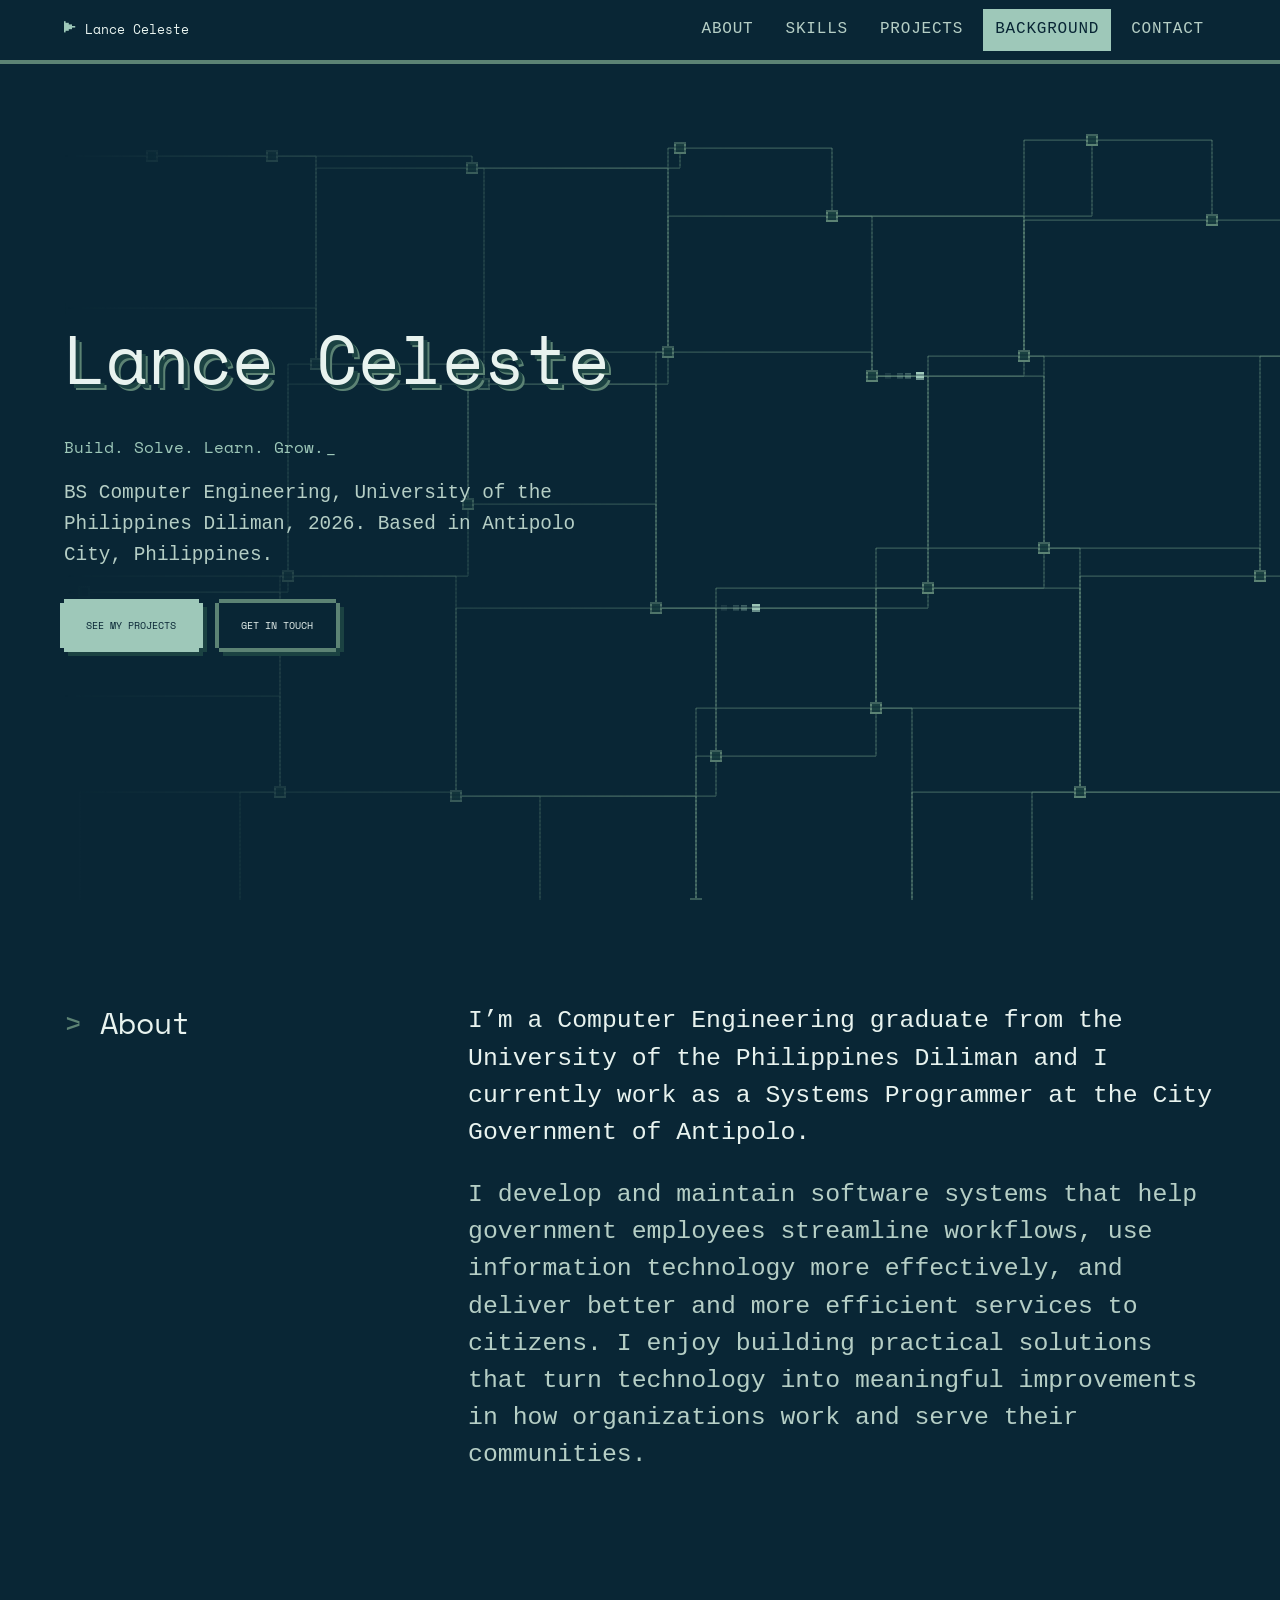
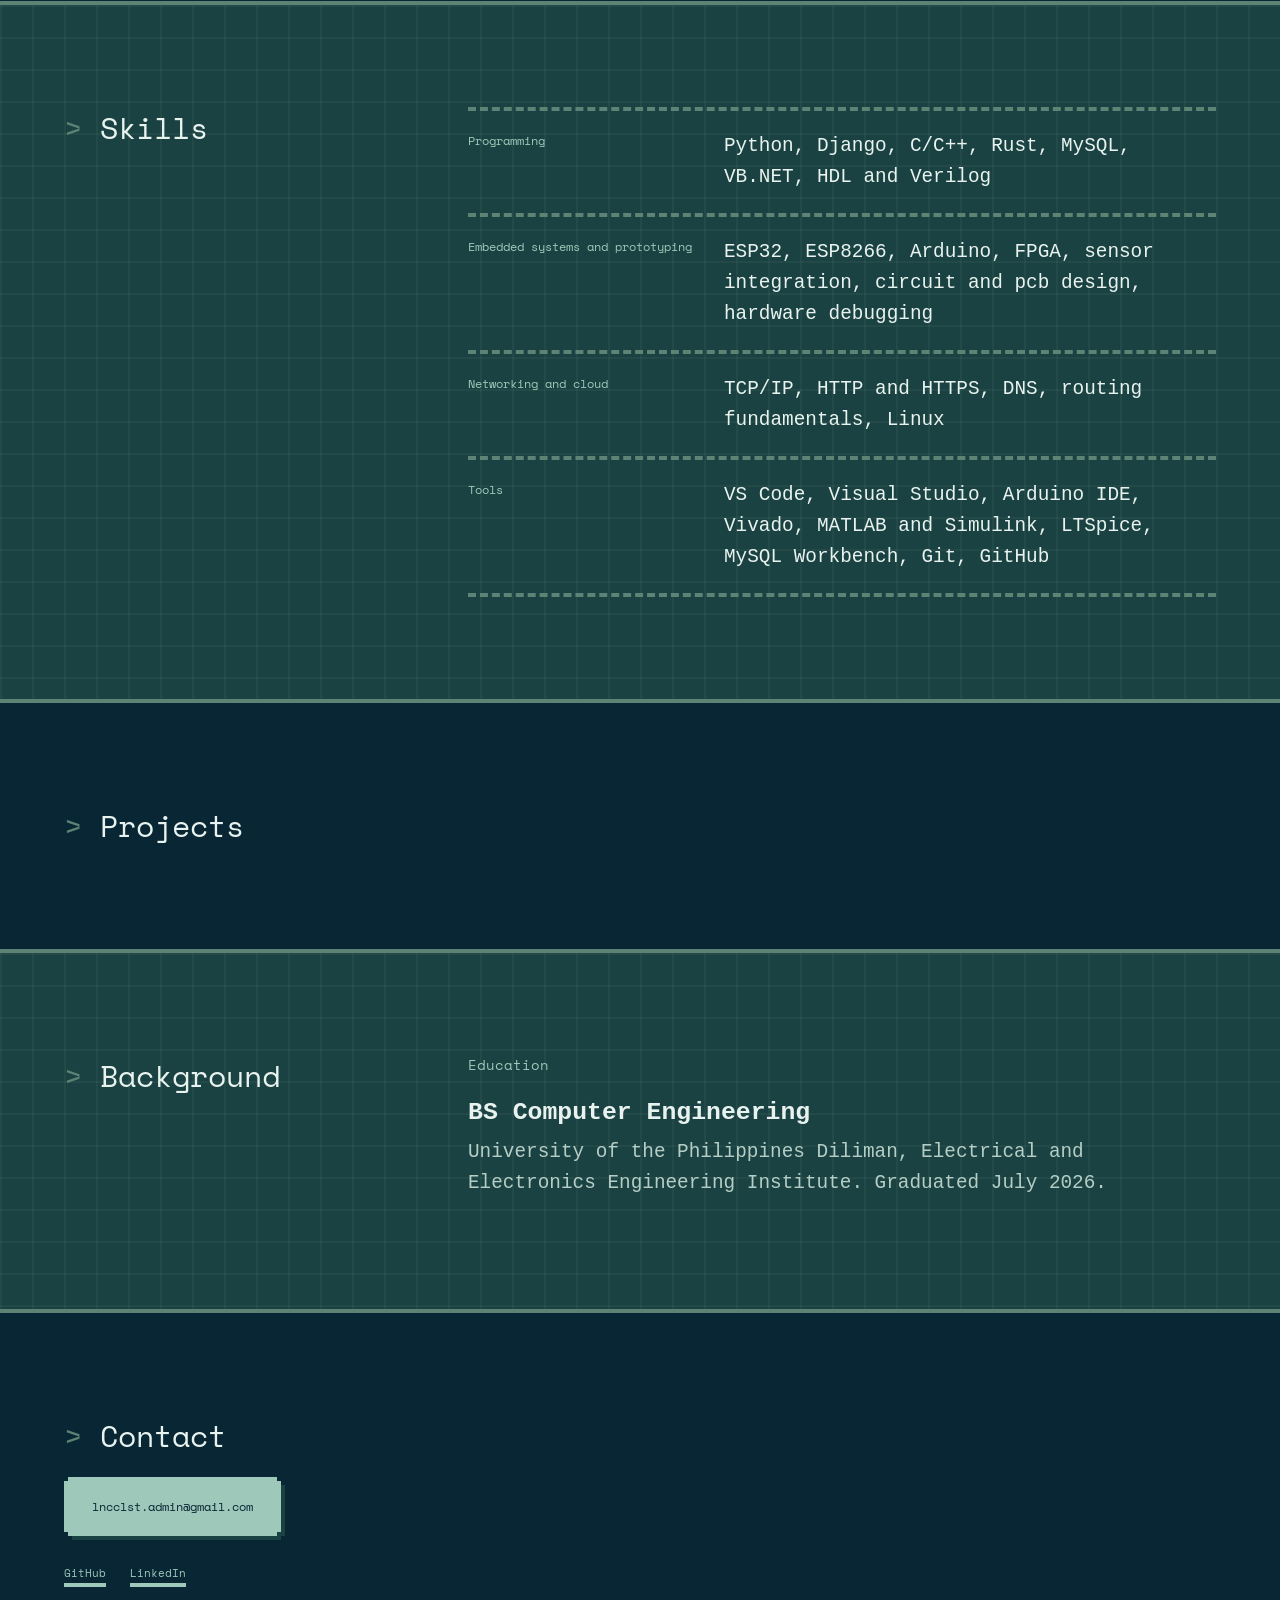
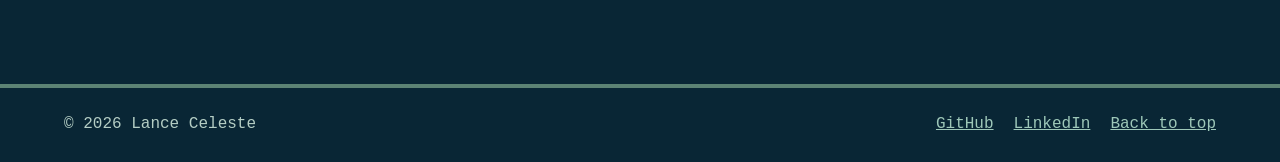
==== commit 57d60afe: "<ui> change body font to courier new for clarity" ====
--- a/index.html
+++ b/index.html
@@ -18,7 +18,7 @@
 
   <link rel="preconnect" href="https://fonts.googleapis.com">
   <link rel="preconnect" href="https://fonts.gstatic.com" crossorigin>
-  <link rel="stylesheet" href="https://fonts.googleapis.com/css2?family=Pixelify+Sans:wght@400;500;600;700&family=Press+Start+2P&display=swap">
+  <link rel="stylesheet" href="https://fonts.googleapis.com/css2?family=Press+Start+2P&display=swap">
   <link rel="stylesheet" href="https://fonts.googleapis.com/css2?family=Space+Mono:wght@400;700&text=0123456789&display=swap">
   <link rel="stylesheet" href="/assets/css/style.css">
 </head>
--- a/assets/css/style.css
+++ b/assets/css/style.css
@@ -10,7 +10,7 @@
   --line: rgba(158, 200, 185, 0.22);
 
   --font-display: "Space Mono", "Press Start 2P", "Courier New", monospace;
-  --font-body: "Space Mono", "Pixelify Sans", "Courier New", monospace;
+  --font-body: "Courier New", Courier, monospace;
 
   --step--1: clamp(0.95rem, 0.92rem + 0.1vw, 1.05rem);
   --step-0: clamp(1.1rem, 1.05rem + 0.2vw, 1.25rem);
@@ -49,9 +49,8 @@
   font-family: var(--font-body);
   font-size: var(--step-0);
   line-height: 1.6;
-  -webkit-font-smoothing: none;
-  font-smooth: never;
-  text-rendering: optimizeSpeed;
+  -webkit-font-smoothing: antialiased;
+  text-rendering: optimizeLegibility;
 }
 
 h1, h2, h3 {
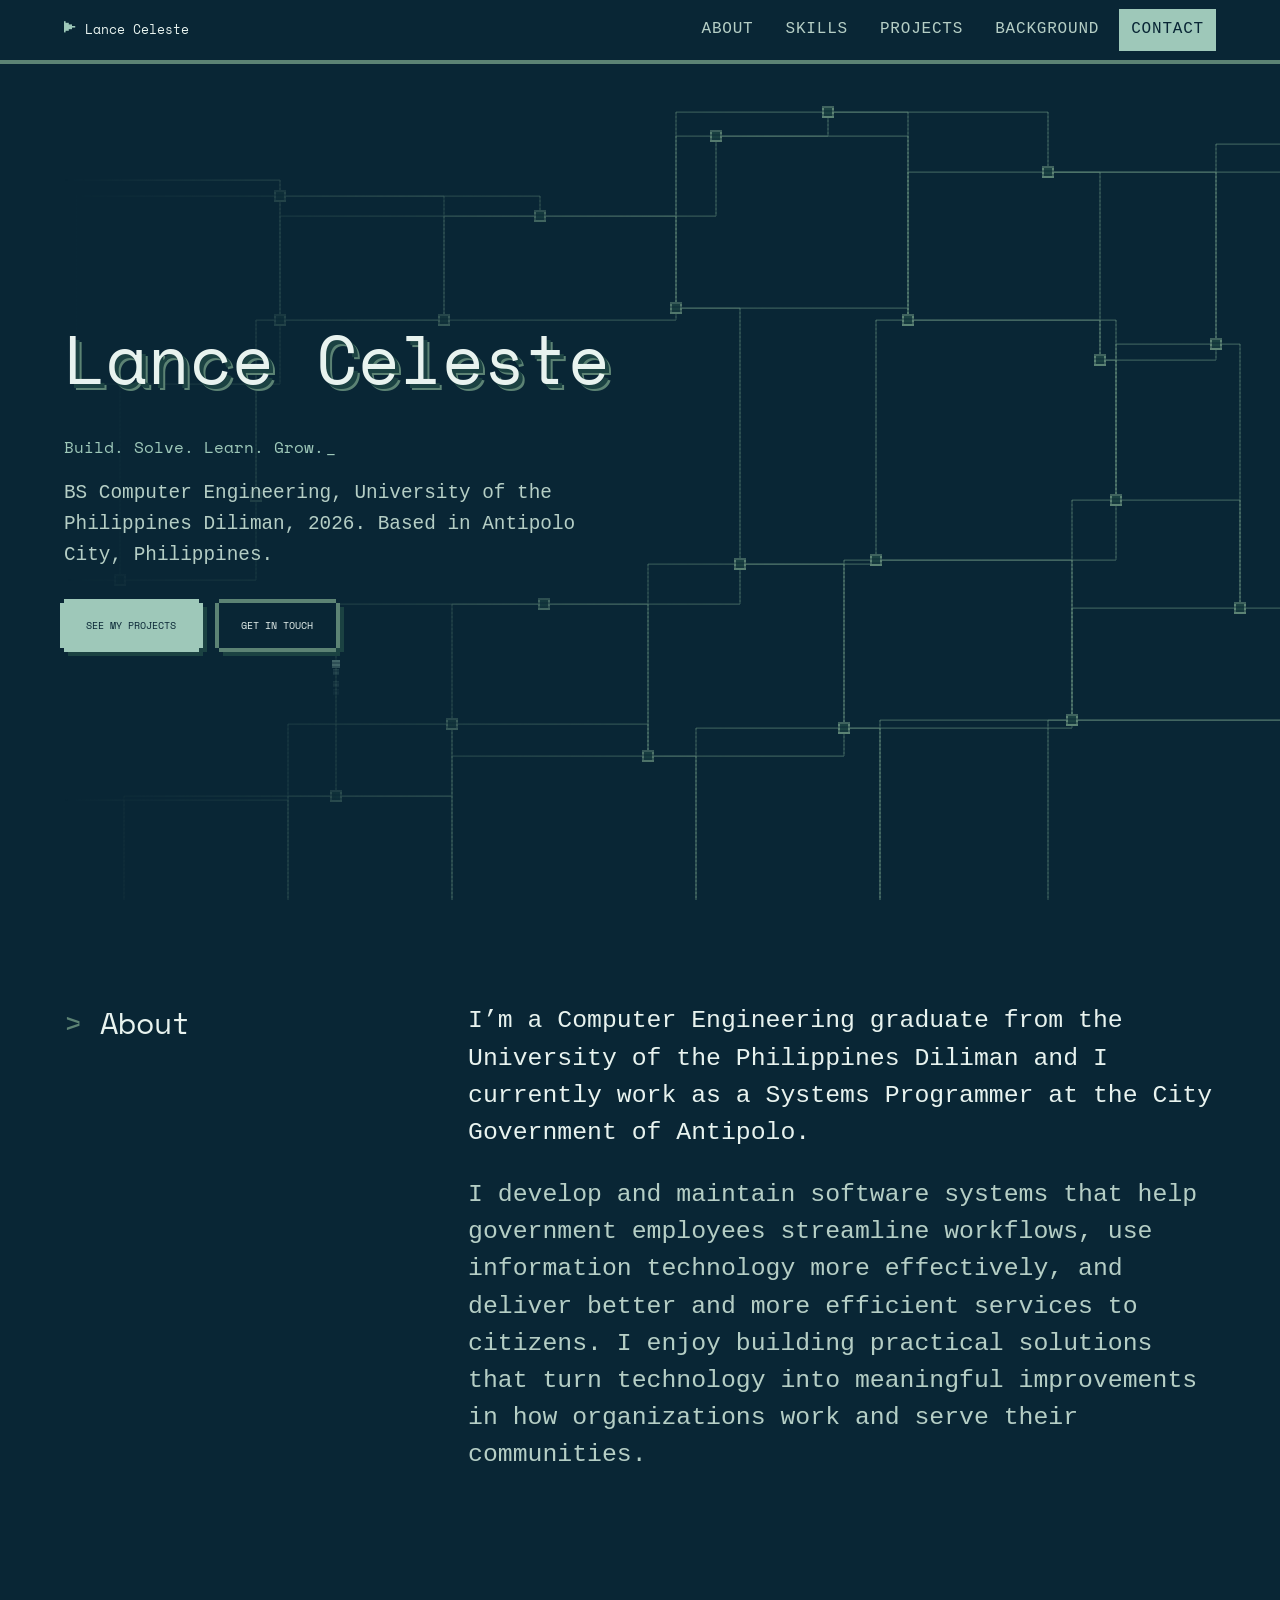
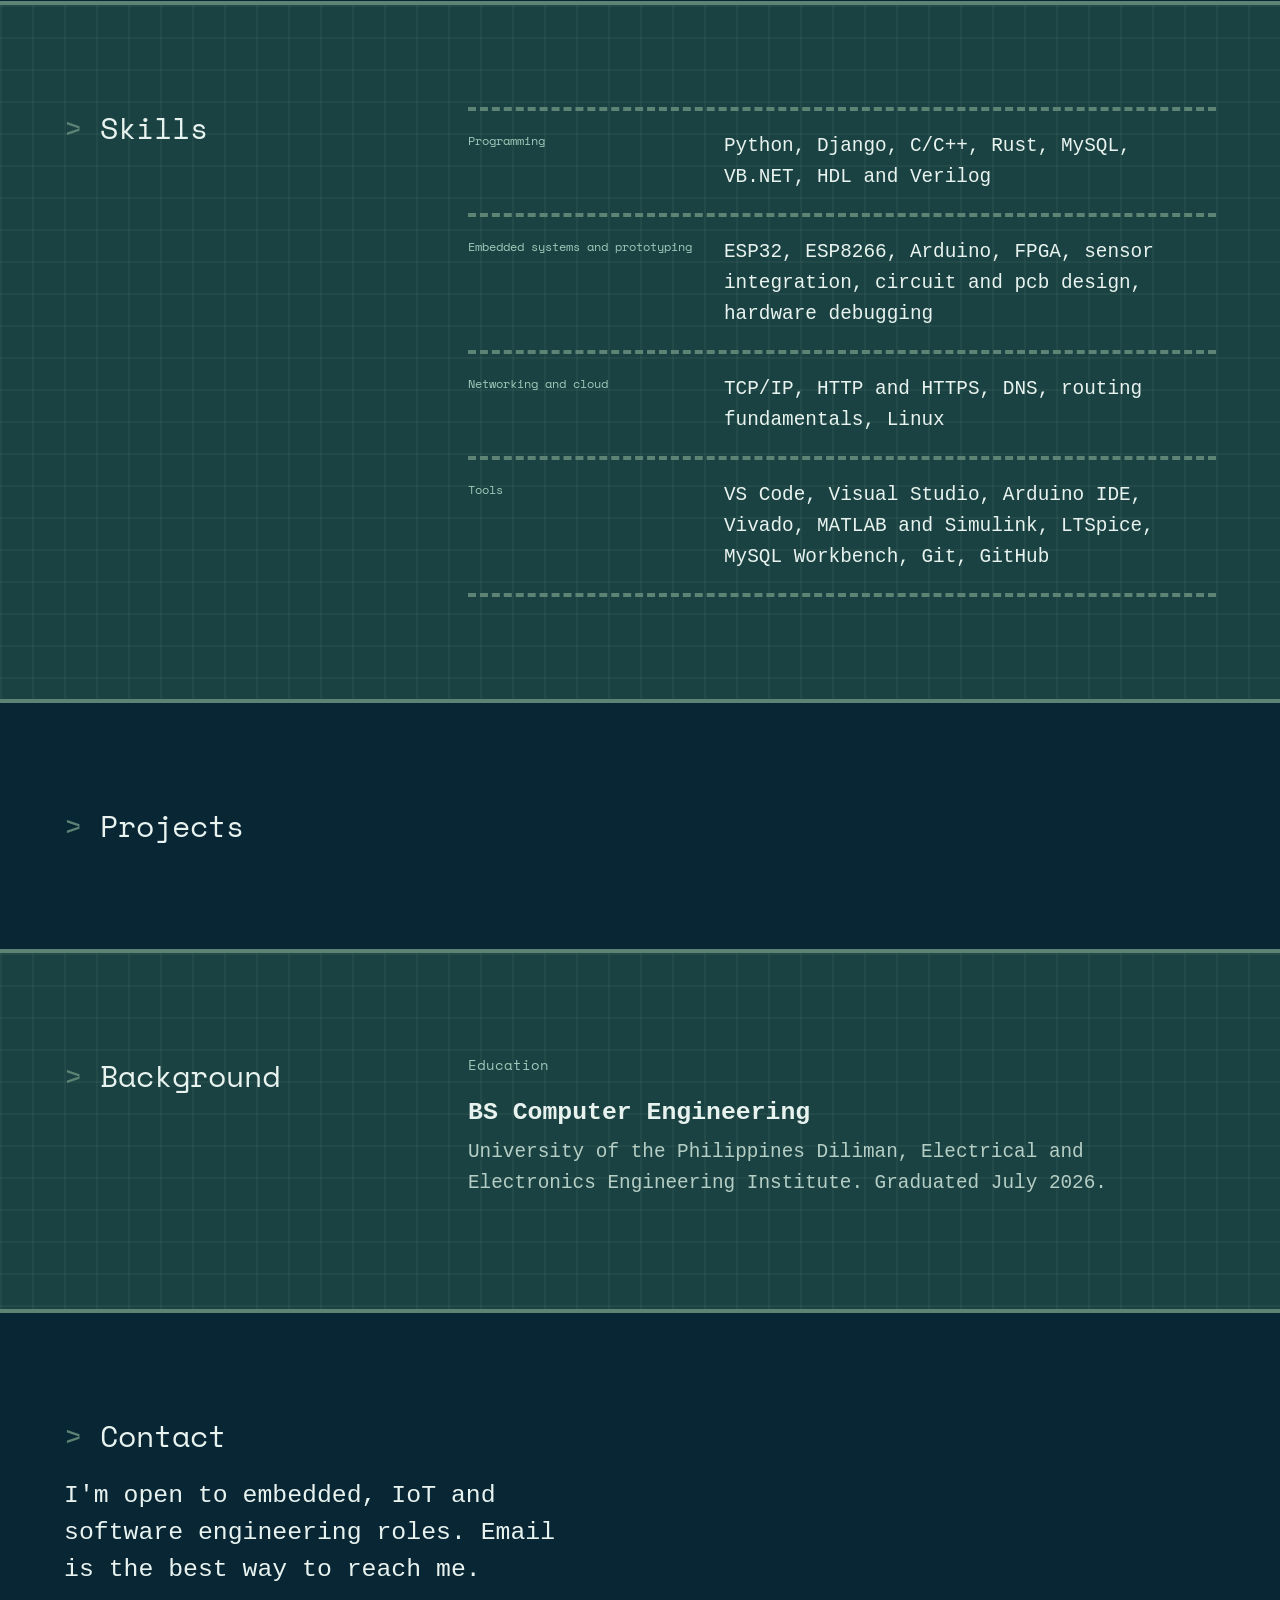
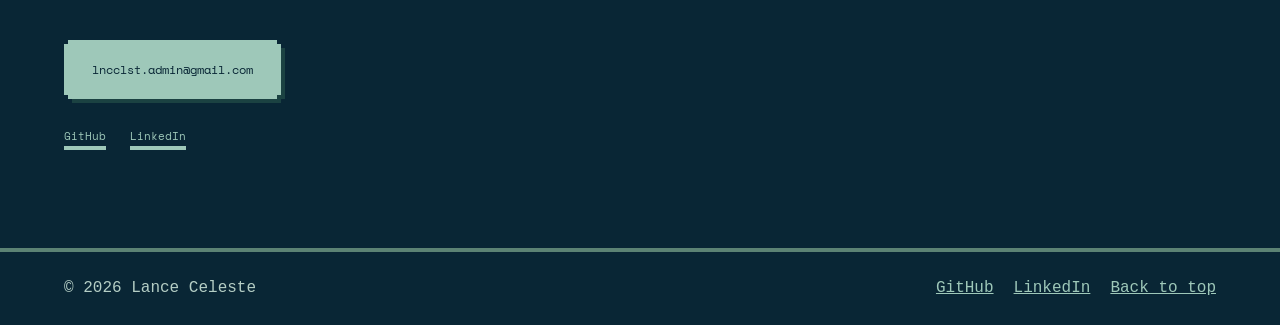
==== commit 2a68fad2: "<ui> add details to contacts panel" ====
--- a/index.html
+++ b/index.html
@@ -163,7 +163,7 @@
     <section class="section contact" id="contact" aria-labelledby="contact-title">
       <div class="container">
         <h2 id="contact-title">Contact</h2>
-        <!-- <p class="contact-lead">I'm open to embedded, IoT and software engineering roles. Email is the best way to reach me.</p> -->
+        <p class="contact-lead">I'm open to embedded, IoT and software engineering roles. Email is the best way to reach me.</p>
         <a class="btn btn-primary" href="mailto:lncclst.celeste@gmail.com">lncclst.admin@gmail.com</a>
         <div class="contact-links">
         <a href="https://github.com/lncclstdev-code"
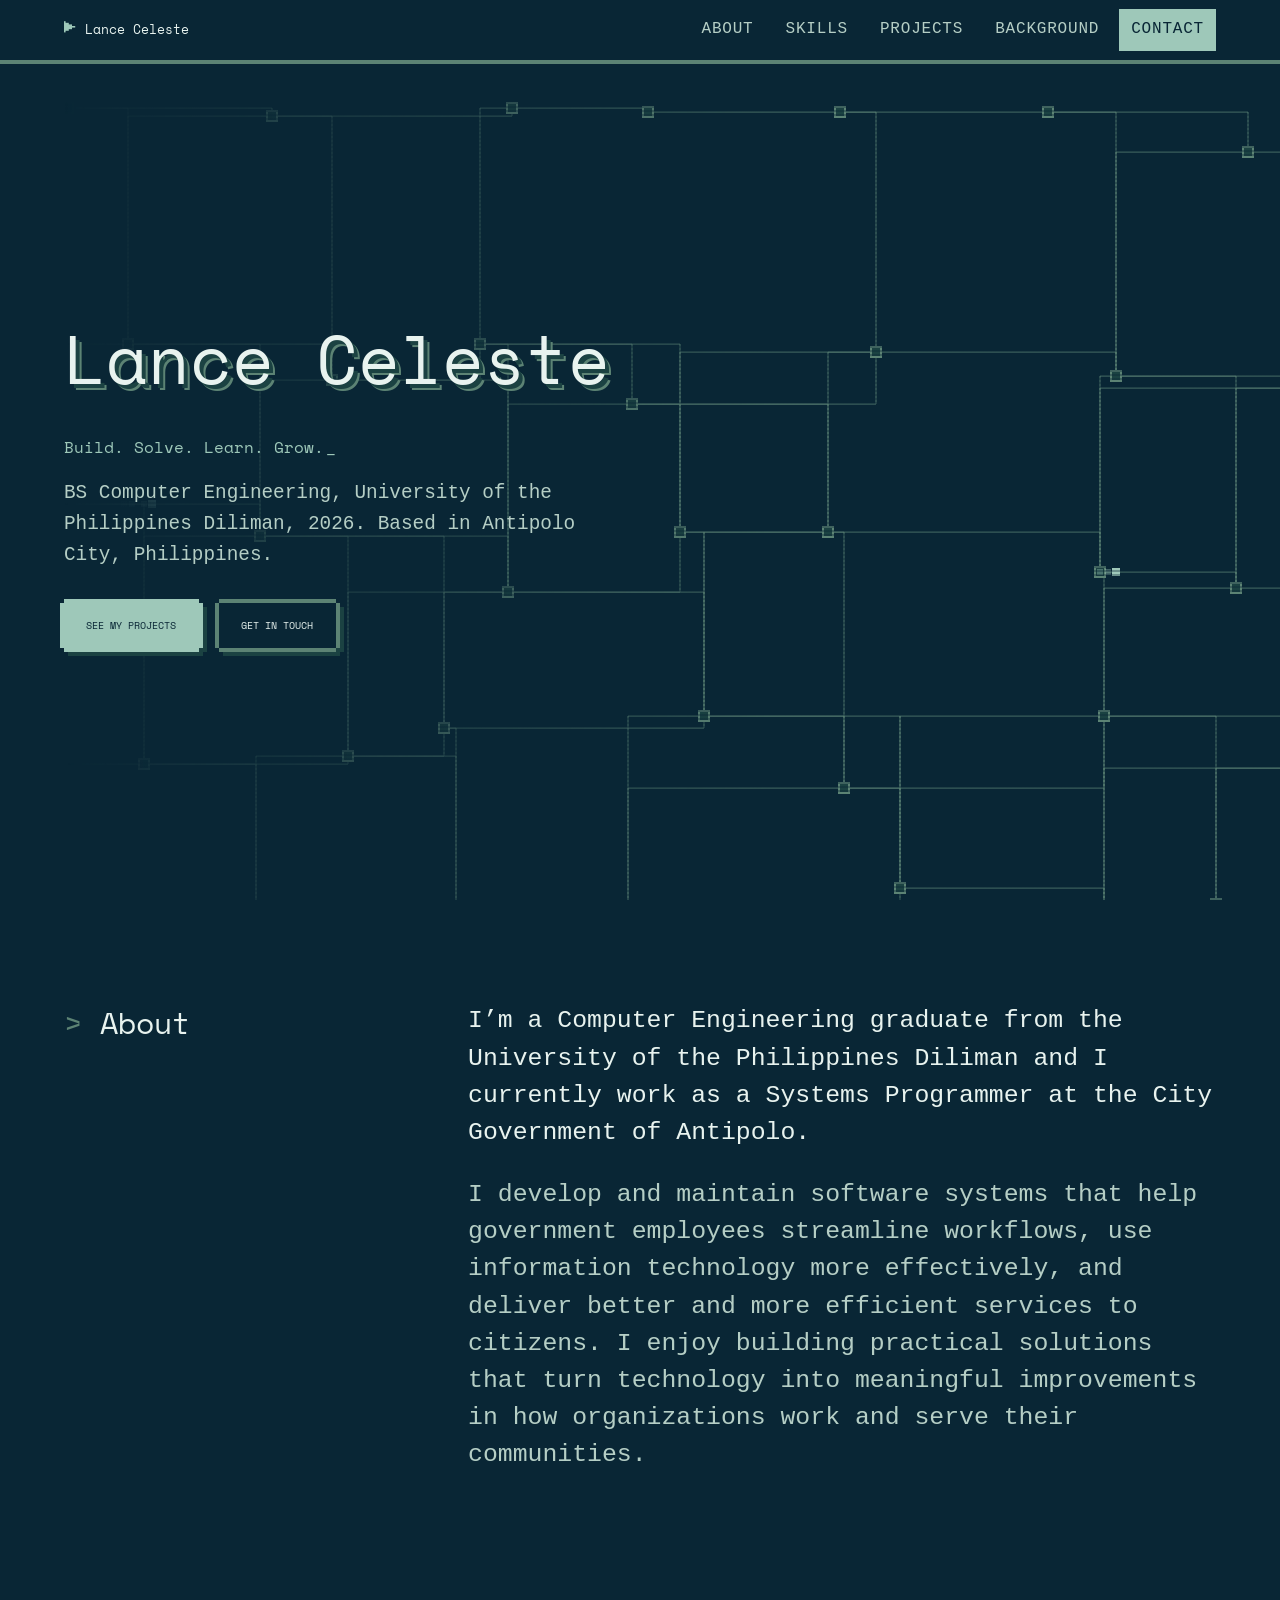
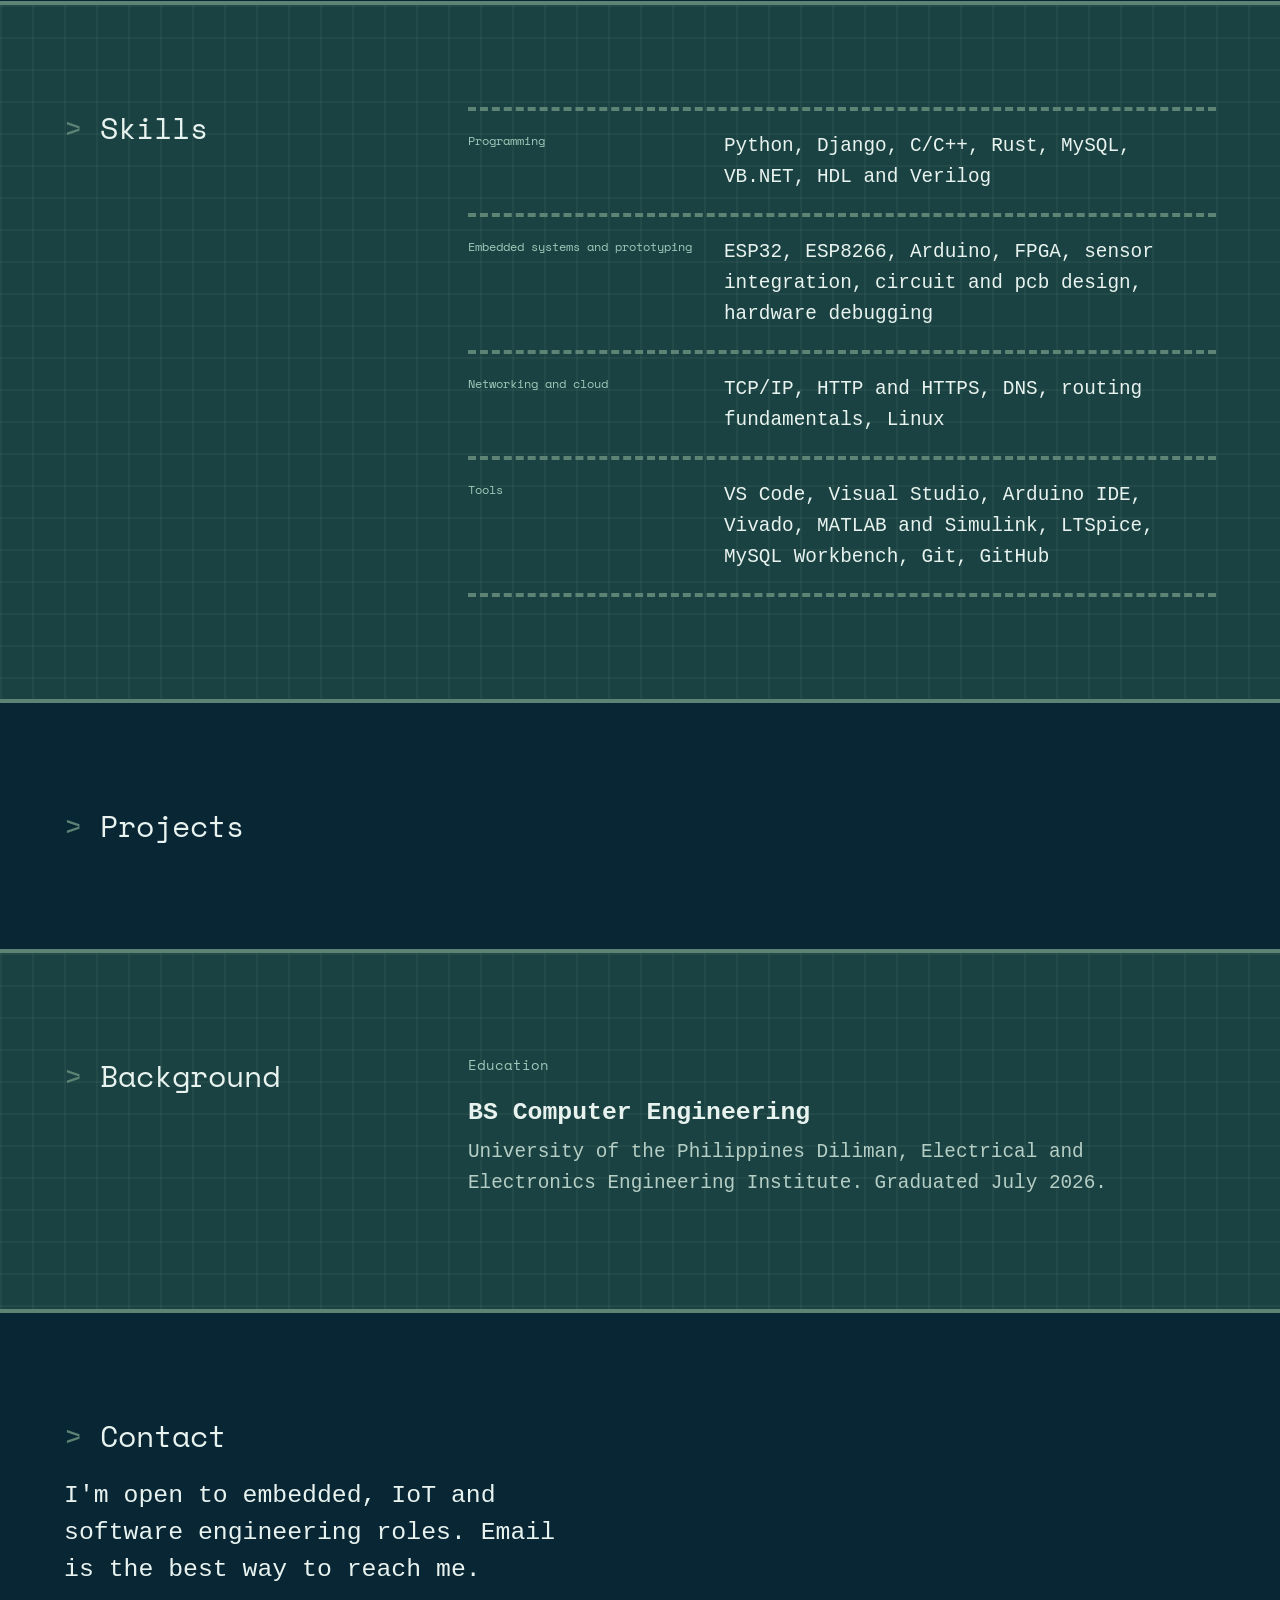
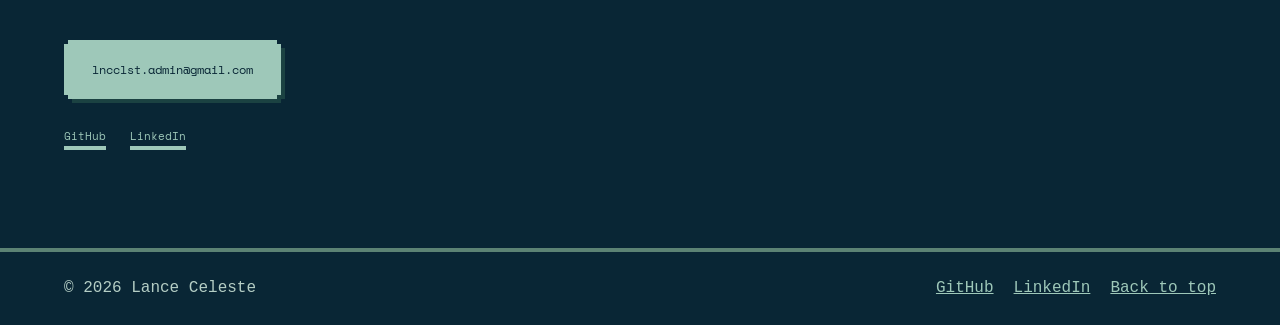
==== commit 04aa6bac: "<fix> change href email address" ====
--- a/index.html
+++ b/index.html
@@ -164,7 +164,7 @@
       <div class="container">
         <h2 id="contact-title">Contact</h2>
         <p class="contact-lead">I'm open to embedded, IoT and software engineering roles. Email is the best way to reach me.</p>
-        <a class="btn btn-primary" href="mailto:lncclst.celeste@gmail.com">lncclst.admin@gmail.com</a>
+        <a class="btn btn-primary" href="mailto:lncclst.admin@gmail.com">lncclst.admin@gmail.com</a>
         <div class="contact-links">
         <a href="https://github.com/lncclstdev-code"
             target="_blank"
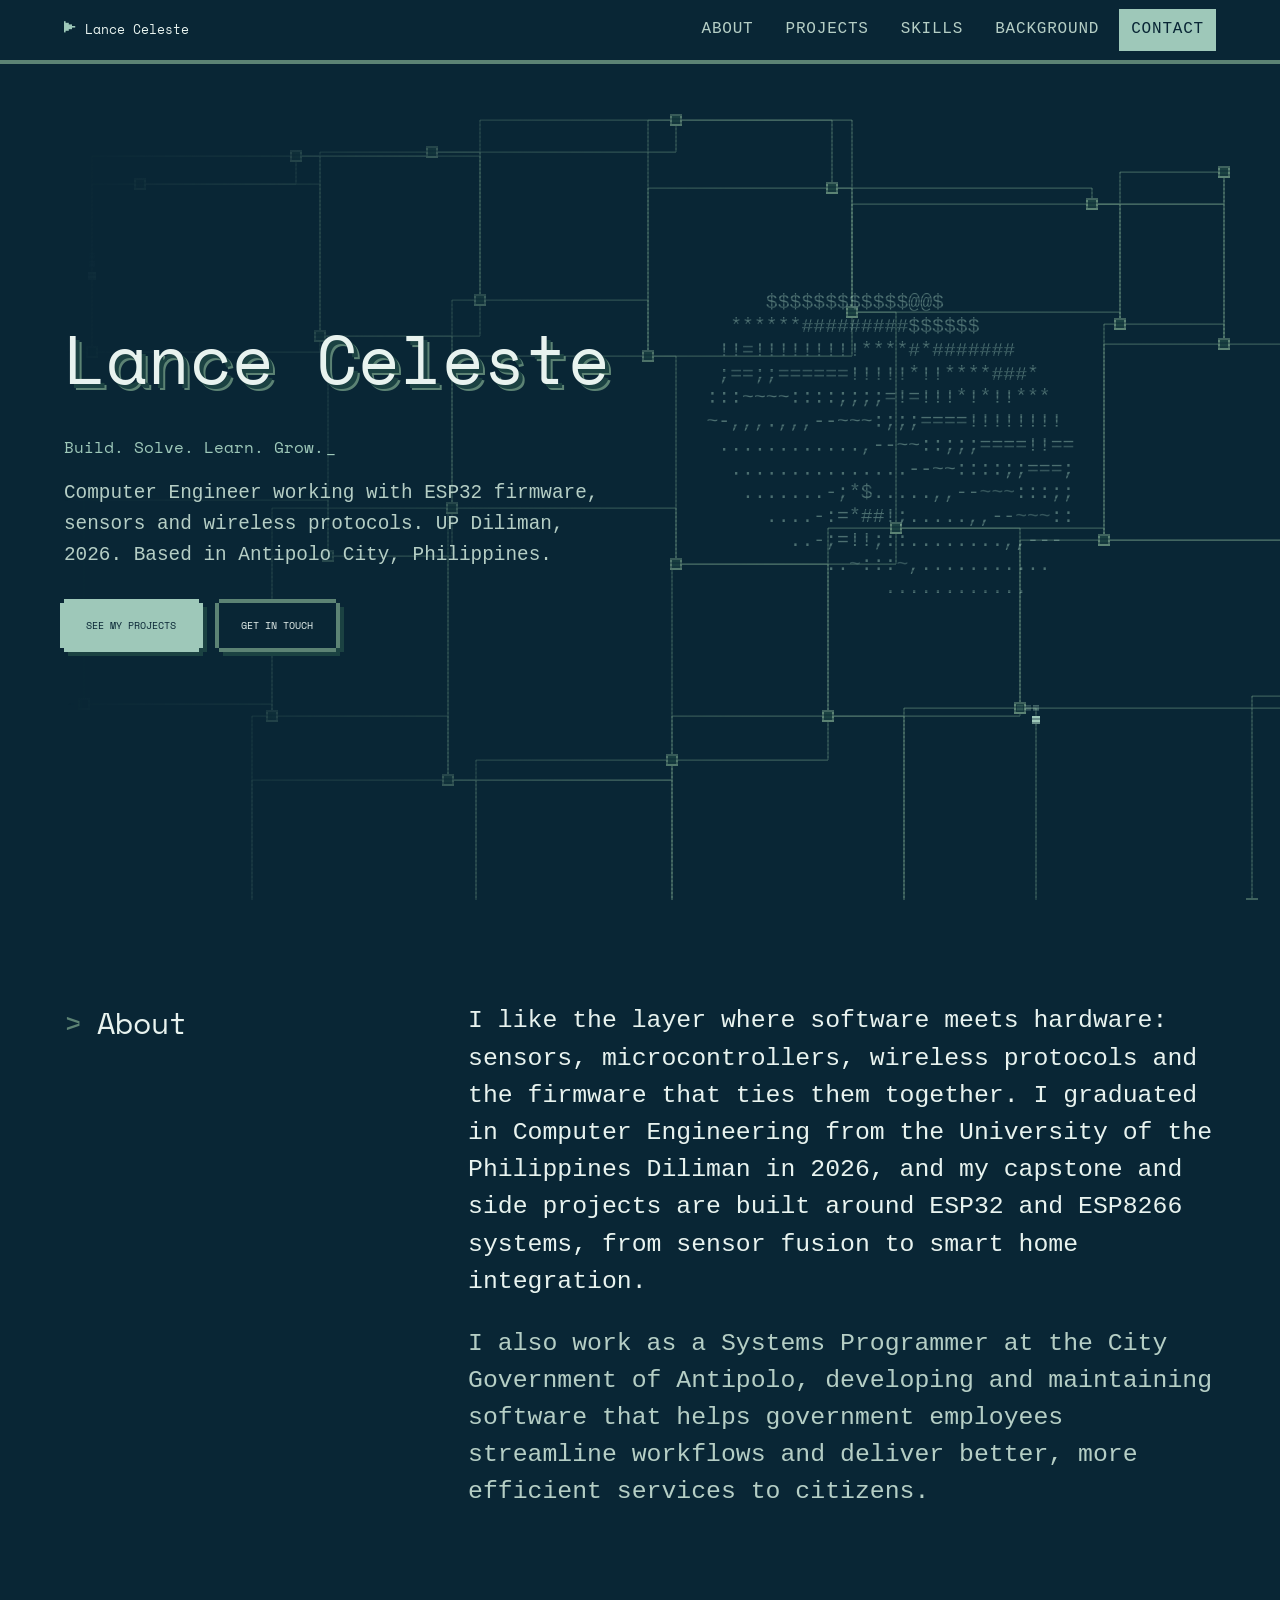
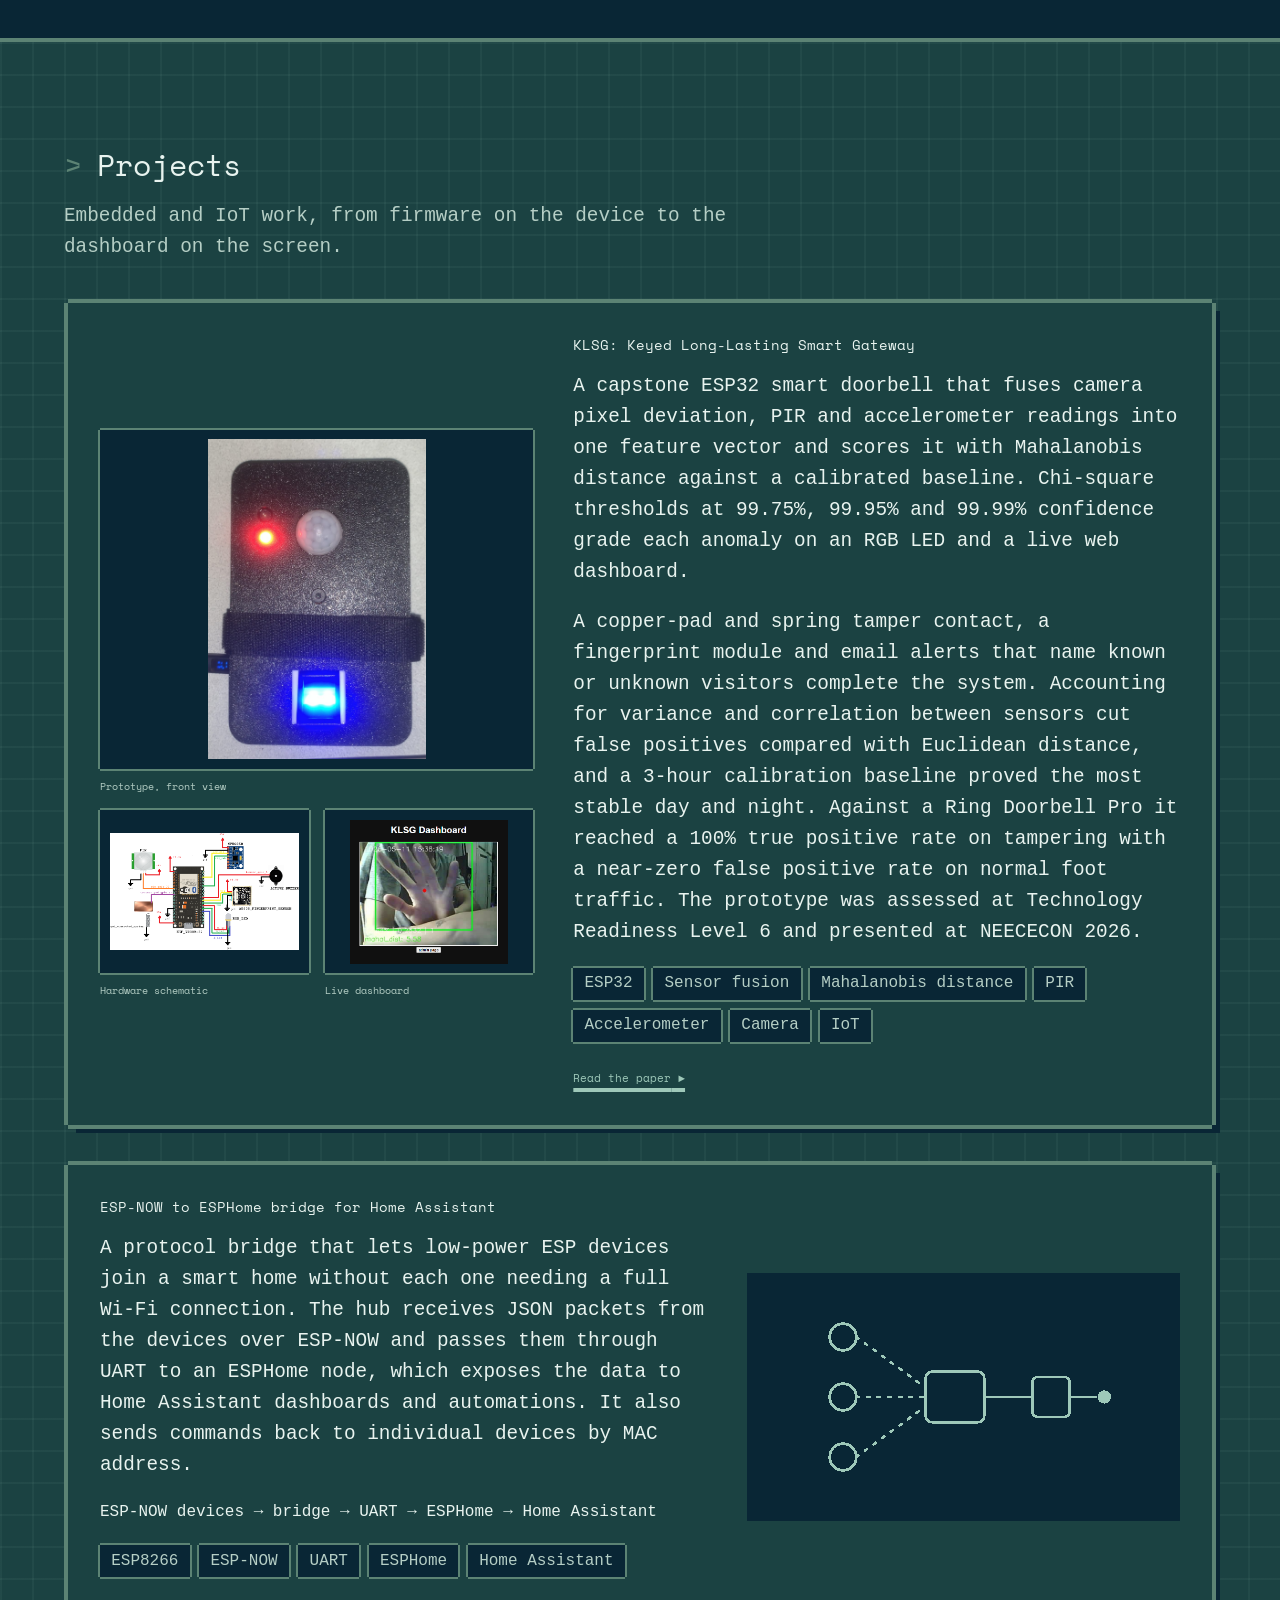
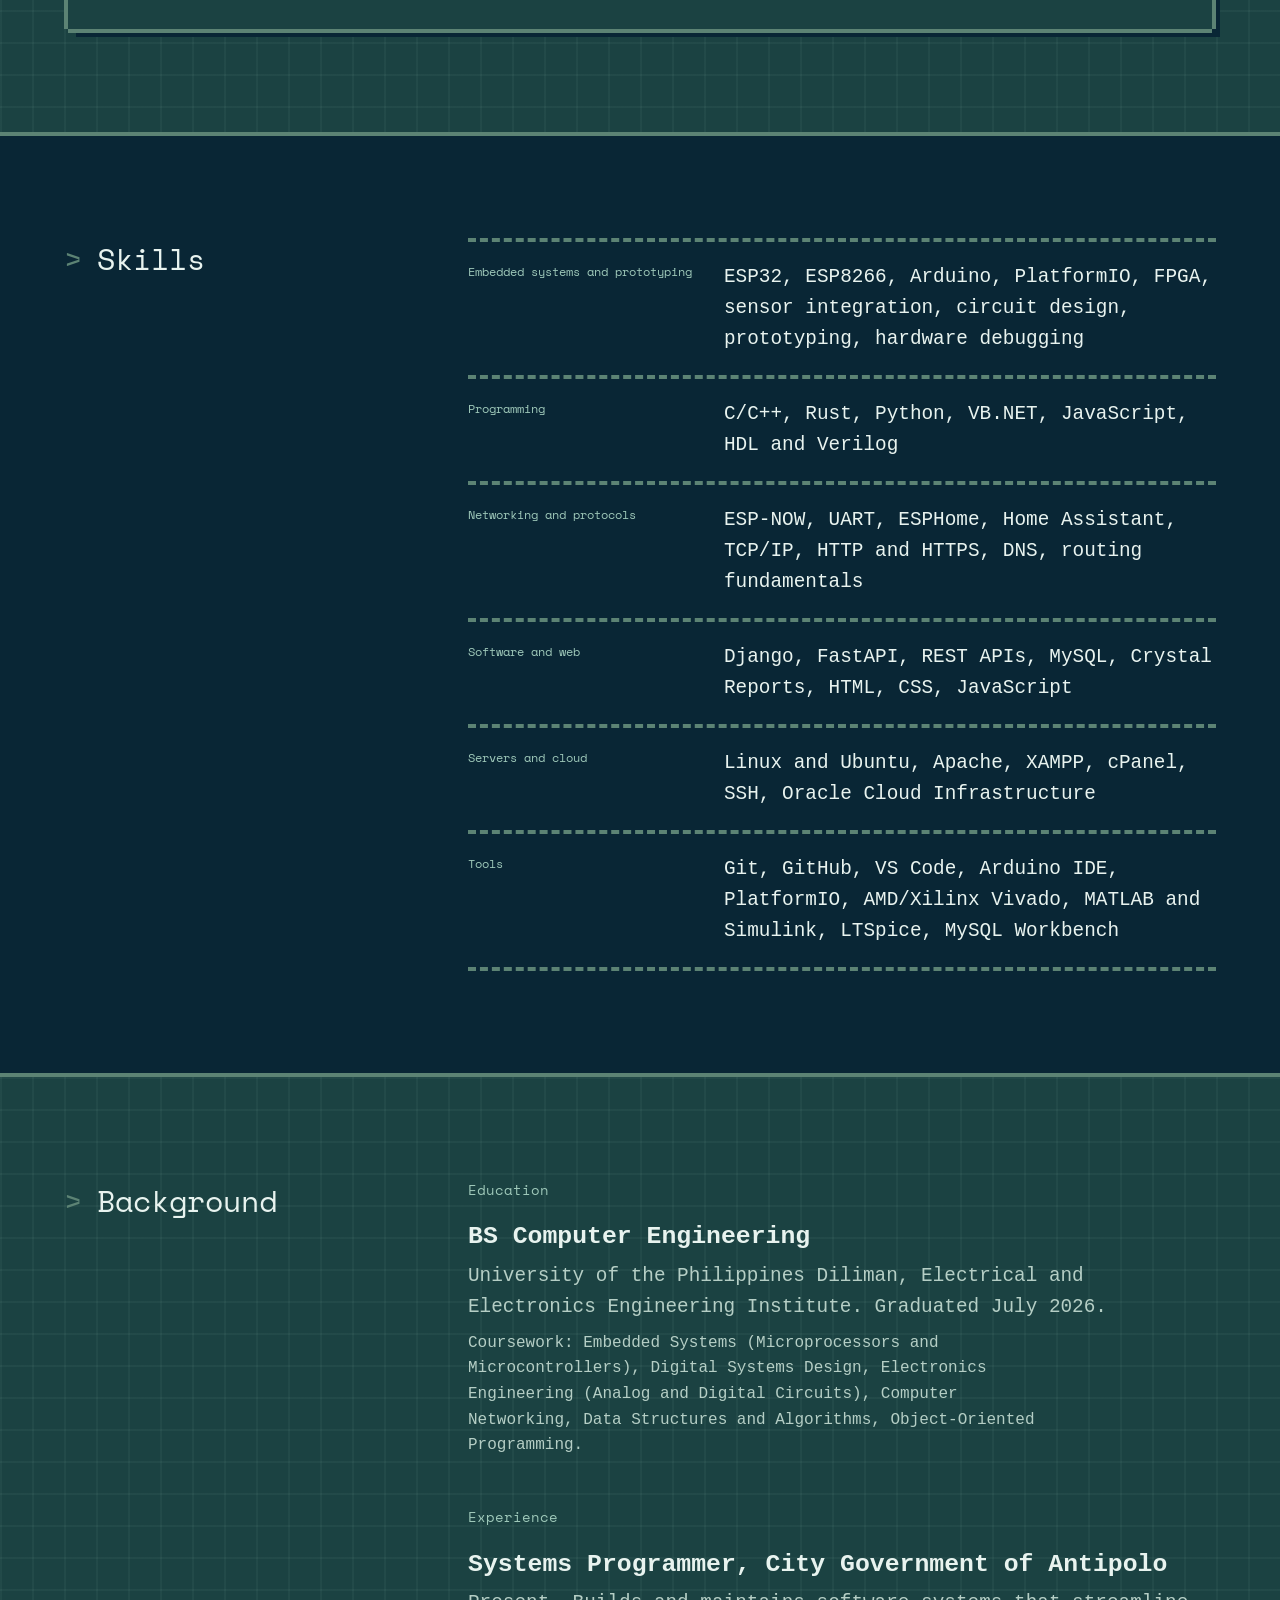
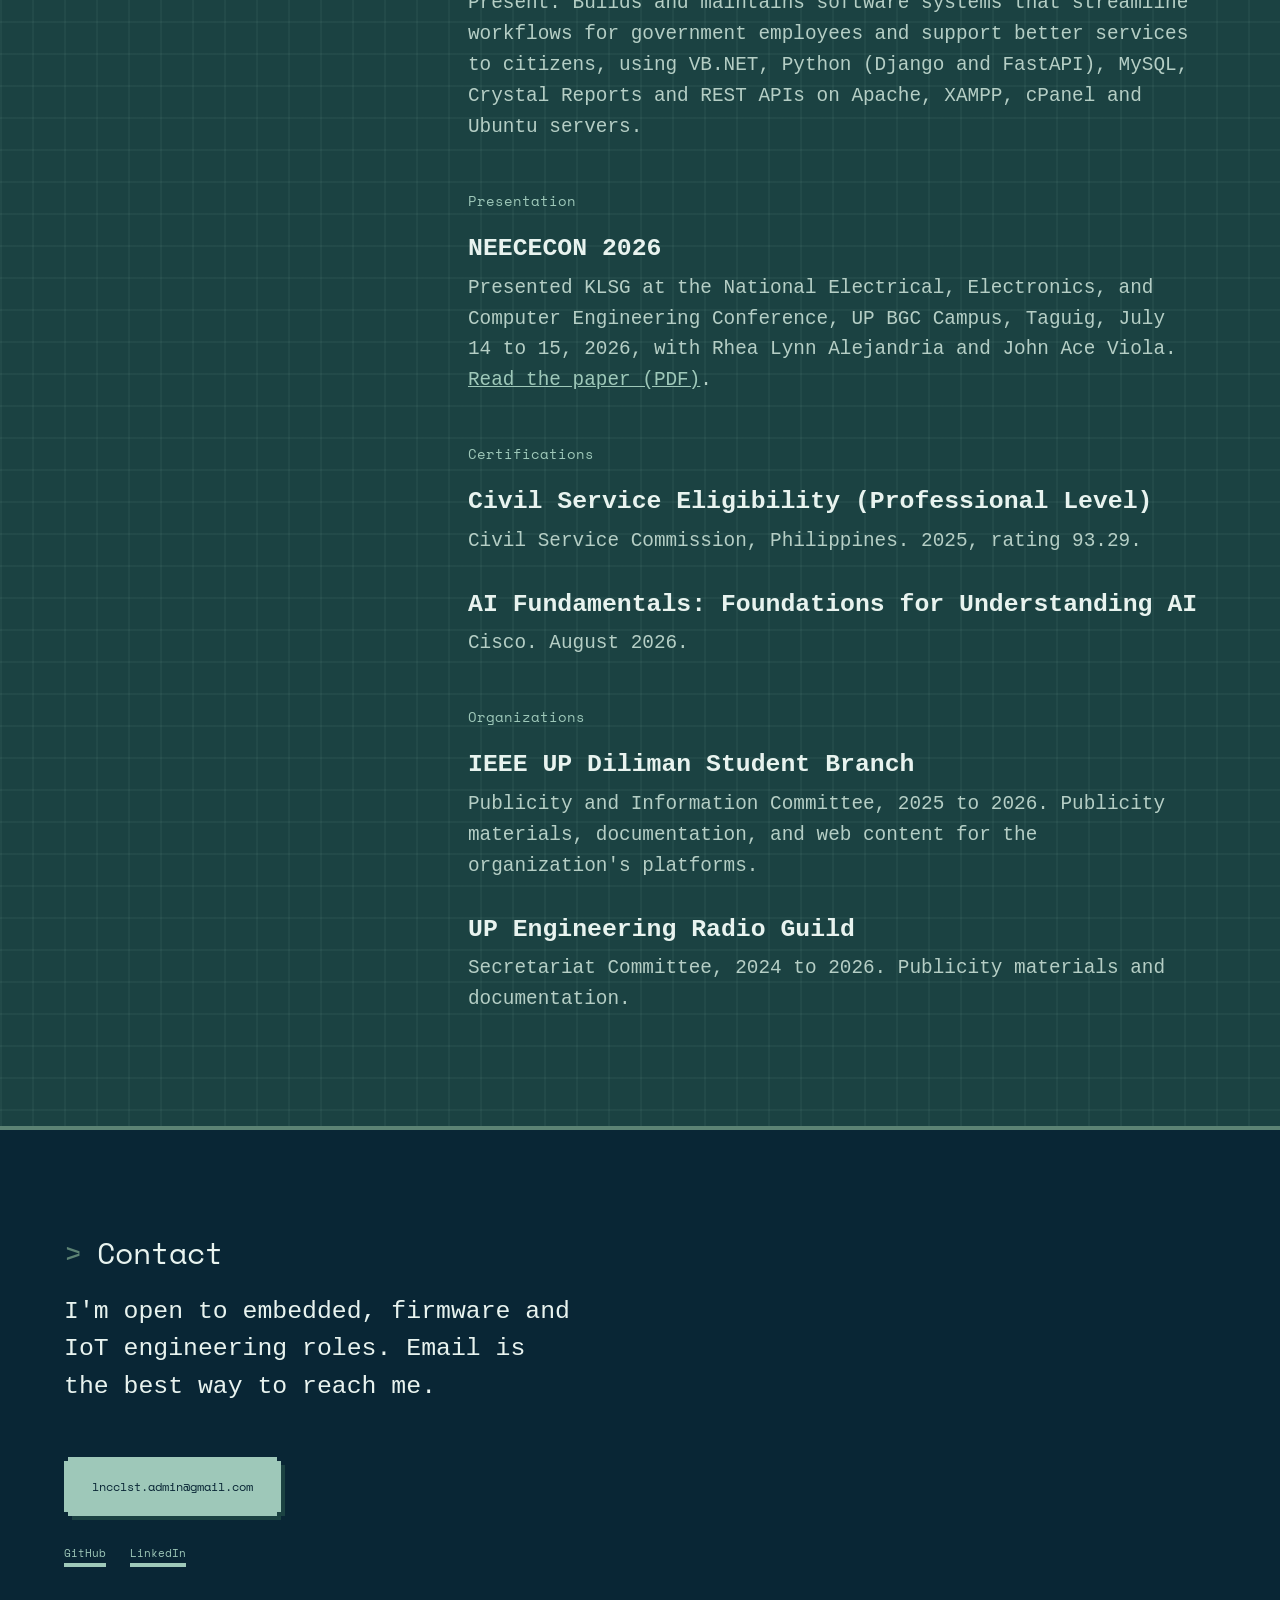
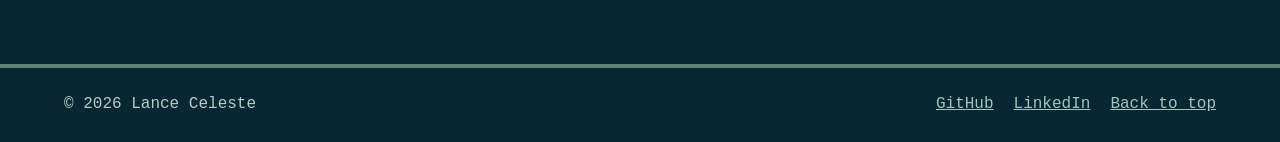
==== commit 2c9a6eab: "<ui> populate projects tab, update professional data" ====
--- a/index.html
+++ b/index.html
@@ -4,7 +4,7 @@
   <meta charset="utf-8">
   <meta name="viewport" content="width=device-width, initial-scale=1">
   <title>Lance Celeste — Computer Engineer</title>
-  <meta name="description" content="Portfolio of Lance Celeste, a Computer Engineer">
+  <meta name="description" content="Portfolio of Lance Celeste, a Computer Engineer building ESP32 firmware, sensor systems and wireless IoT projects.">
   <meta name="theme-color" content="#092635">
   <link rel="canonical" href="https://lncclstdev-code.github.io/">
   <link rel="icon" href="/assets/img/favicon.svg" type="image/svg+xml">
@@ -34,8 +34,8 @@
       <nav aria-label="Primary" id="primary-nav" class="primary-nav">
         <ul>
           <li><a href="#about">About</a></li>
+          <li><a href="#projects">Projects</a></li>
           <li><a href="#skills">Skills</a></li>
-          <li><a href="#projects">Projects</a></li>
           <li><a href="#background">Background</a></li>
           <li><a href="#contact">Contact</a></li>
         </ul>
@@ -46,10 +46,11 @@
   <main id="main">
     <section class="hero" aria-labelledby="hero-title">
       <canvas id="mesh" class="hero-mesh" aria-hidden="true"></canvas>
+      <pre id="donut" class="hero-donut" aria-hidden="true"></pre>
       <div class="container hero-inner">
         <h1 id="hero-title">Lance Celeste</h1>
         <p class="hero-role">Build. Solve. Learn. Grow.</p>
-        <p class="hero-meta">BS Computer Engineering, University of the Philippines Diliman, 2026. Based in Antipolo City, Philippines.</p>
+        <p class="hero-meta">Computer Engineer working with ESP32 firmware, sensors and wireless protocols. UP Diliman, 2026. Based in Antipolo City, Philippines.</p>
         <div class="hero-actions">
           <a class="btn btn-primary" href="#projects">See my projects</a>
           <a class="btn btn-ghost" href="#contact">Get in touch</a>
@@ -62,87 +63,107 @@
         <h2 id="about-title">About</h2>
         <div class="prose">
           <p>
-            I’m a Computer Engineering graduate from the University of the Philippines Diliman and I currently work as a Systems Programmer at the City Government of Antipolo.
+            I like the layer where software meets hardware: sensors, microcontrollers, wireless protocols and the firmware that ties them together. I graduated in Computer Engineering from the University of the Philippines Diliman in 2026, and my capstone and side projects are built around ESP32 and ESP8266 systems, from sensor fusion to smart home integration.
           </p>
           <p>
-            I develop and maintain software systems that help government employees streamline workflows, use information technology more effectively, and deliver better and more efficient services to citizens. I enjoy building practical solutions that turn technology into meaningful improvements in how organizations work and serve their communities.
+            I also work as a Systems Programmer at the City Government of Antipolo, developing and maintaining software that helps government employees streamline workflows and deliver better, more efficient services to citizens.
           </p>
         </div>
       </div>
     </section>
 
-    <section class="section section-alt" id="skills" aria-labelledby="skills-title">
+    <section class="section section-alt" id="projects" aria-labelledby="projects-title">
+      <div class="container">
+        <h2 id="projects-title">Projects</h2>
+        <p class="section-intro">Embedded and IoT work, from firmware on the device to the dashboard on the screen.</p>
+
+        <article class="project">
+          <div class="project-media">
+            <figure class="is-main">
+              <a href="/assets/img/klsg-prototype.jpg" target="_blank" rel="noopener noreferrer">
+                <img src="/assets/img/klsg-prototype.jpg" alt="The KLSG prototype in its black enclosure, showing the PIR dome, camera lens, RGB LED and a glowing blue fingerprint reader" width="955" height="1400" loading="lazy">
+              </a>
+              <figcaption>Prototype, front view</figcaption>
+            </figure>
+            <figure>
+              <a href="/assets/img/klsg-schematic.png" target="_blank" rel="noopener noreferrer">
+                <img src="/assets/img/klsg-schematic.png" alt="Wiring schematic of the KLSG: an ESP32 connected to a PIR sensor, MPU6050 accelerometer over I2C, fingerprint sensor over UART, RGB LED, buzzer and the copper-pad and spring tamper contact" width="1474" height="914" loading="lazy">
+              </a>
+              <figcaption>Hardware schematic</figcaption>
+            </figure>
+            <figure>
+              <a href="/assets/img/klsg-dashboard.png" target="_blank" rel="noopener noreferrer">
+                <img src="/assets/img/klsg-dashboard.png" alt="The KLSG web dashboard showing the live camera feed with a timestamp and the current Mahalanobis distance reading" width="553" height="504" loading="lazy">
+              </a>
+              <figcaption>Live dashboard</figcaption>
+            </figure>
+          </div>
+          <div class="project-body">
+            <h3>KLSG: Keyed Long-Lasting Smart Gateway</h3>
+            <p>A capstone ESP32 smart doorbell that fuses camera pixel deviation, PIR and accelerometer readings into one feature vector and scores it with Mahalanobis distance against a calibrated baseline. Chi-square thresholds at 99.75%, 99.95% and 99.99% confidence grade each anomaly on an RGB LED and a live web dashboard.</p>
+            <p>A copper-pad and spring tamper contact, a fingerprint module and email alerts that name known or unknown visitors complete the system. Accounting for variance and correlation between sensors cut false positives compared with Euclidean distance, and a 3-hour calibration baseline proved the most stable day and night. Against a Ring Doorbell Pro it reached a 100% true positive rate on tampering with a near-zero false positive rate on normal foot traffic. The prototype was assessed at Technology Readiness Level 6 and presented at NEECECON 2026.</p>
+            <ul class="tags" aria-label="Technologies">
+              <li>ESP32</li><li>Sensor fusion</li><li>Mahalanobis distance</li><li>PIR</li><li>Accelerometer</li><li>Camera</li><li>IoT</li>
+            </ul>
+            <a class="text-link" href="/assets/docs/klsg-paper.pdf" target="_blank" rel="noopener noreferrer">Read the paper<span class="visually-hidden"> on KLSG (PDF)</span></a>
+          </div>
+        </article>
+
+        <article class="project">
+          <div class="project-visual" aria-hidden="true">
+            <svg viewBox="0 0 240 150" fill="none" stroke="currentColor" stroke-width="2" stroke-linecap="round">
+              <circle cx="30" cy="30" r="10"/>
+              <circle cx="30" cy="75" r="10"/>
+              <circle cx="30" cy="120" r="10"/>
+              <path d="M40 30 92 68M40 75h52M40 120 92 82" stroke-dasharray="2 6"/>
+              <rect x="92" y="56" width="44" height="38" rx="5"/>
+              <path d="M136 75h36"/>
+              <rect x="172" y="60" width="28" height="30" rx="4"/>
+              <path d="M200 75h20"/>
+              <circle cx="226" cy="75" r="4" fill="currentColor"/>
+            </svg>
+          </div>
+          <div class="project-body">
+            <h3>ESP-NOW to ESPHome bridge for Home Assistant</h3>
+            <p>A protocol bridge that lets low-power ESP devices join a smart home without each one needing a full Wi-Fi connection. The hub receives JSON packets from the devices over ESP-NOW and passes them through UART to an ESPHome node, which exposes the data to Home Assistant dashboards and automations. It also sends commands back to individual devices by MAC address.</p>
+            <p class="datapath">ESP-NOW devices → bridge → UART → ESPHome → Home Assistant</p>
+            <ul class="tags" aria-label="Technologies">
+              <li>ESP8266</li><li>ESP-NOW</li><li>UART</li><li>ESPHome</li><li>Home Assistant</li>
+            </ul>
+          </div>
+        </article>
+      </div>
+    </section>
+
+    <section class="section" id="skills" aria-labelledby="skills-title">
       <div class="container split">
         <h2 id="skills-title">Skills</h2>
         <dl class="skills">
           <div>
+            <dt>Embedded systems and prototyping</dt>
+            <dd>ESP32, ESP8266, Arduino, PlatformIO, FPGA, sensor integration, circuit design, prototyping, hardware debugging</dd>
+          </div>
+          <div>
             <dt>Programming</dt>
-            <dd>Python, Django, C/C++, Rust, MySQL, VB.NET, HDL and Verilog</dd>
-          </div>
-          <div>
-            <dt>Embedded systems and prototyping</dt>
-            <dd>ESP32, ESP8266, Arduino, FPGA, sensor integration, circuit and pcb design, hardware debugging</dd>
-          </div>
-          <div>
-            <dt>Networking and cloud</dt>
-            <dd>TCP/IP, HTTP and HTTPS, DNS, routing fundamentals, Linux</dd>
+            <dd>C/C++, Rust, Python, VB.NET, JavaScript, HDL and Verilog</dd>
+          </div>
+          <div>
+            <dt>Networking and protocols</dt>
+            <dd>ESP-NOW, UART, ESPHome, Home Assistant, TCP/IP, HTTP and HTTPS, DNS, routing fundamentals</dd>
+          </div>
+          <div>
+            <dt>Software and web</dt>
+            <dd>Django, FastAPI, REST APIs, MySQL, Crystal Reports, HTML, CSS, JavaScript</dd>
+          </div>
+          <div>
+            <dt>Servers and cloud</dt>
+            <dd>Linux and Ubuntu, Apache, XAMPP, cPanel, SSH, Oracle Cloud Infrastructure</dd>
           </div>
           <div>
             <dt>Tools</dt>
-            <dd>VS Code, Visual Studio, Arduino IDE, Vivado, MATLAB and Simulink, LTSpice, MySQL Workbench, Git, GitHub</dd>
+            <dd>Git, GitHub, VS Code, Arduino IDE, PlatformIO, AMD/Xilinx Vivado, MATLAB and Simulink, LTSpice, MySQL Workbench</dd>
           </div>
         </dl>
-      </div>
-    </section>
-
-    <section class="section" id="projects" aria-labelledby="projects-title">
-      <div class="container">
-        <h2 id="projects-title">Projects</h2>
-        <!-- <p class="section-intro">Each project has its own page with the design, the decisions and the results.</p>
-
-        <article class="project">
-          <div class="project-visual" aria-hidden="true">
-            <svg viewBox="0 0 240 150" fill="none" stroke="currentColor" stroke-width="2" stroke-linecap="round">
-              <circle cx="120" cy="22" r="12"/>
-              <path d="M120 34v26" stroke-dasharray="2 6"/>
-              <rect x="104" y="60" width="32" height="22" rx="5"/>
-              <path d="M112 82 52 112M120 82v30M128 82l60 30"/>
-              <circle cx="48" cy="120" r="10"/>
-              <circle cx="120" cy="124" r="10"/>
-              <circle cx="192" cy="120" r="10"/>
-            </svg>
-          </div>
-          <div class="project-body">
-            <h3>Smart lighting system for home automation</h3>
-            <p>A hybrid network for lighting control: ESP-NOW links devices directly for low latency, while an HTTP interface adds remote access and monitoring. Messages are structured as JSON packets so the system is easy to extend.</p>
-            <ul class="tags" aria-label="Technologies">
-              <li>ESP32</li><li>ESP-NOW</li><li>HTTP</li><li>JSON</li>
-            </ul>
-            <a class="text-link" href="/projects/smart-lighting-system.html">Read the project page<span class="visually-hidden"> for the smart lighting system</span></a>
-          </div>
-        </article>
-
-        <article class="project">
-          <div class="project-visual" aria-hidden="true">
-            <svg viewBox="0 0 240 150" fill="none" stroke="currentColor" stroke-width="2" stroke-linecap="round">
-              <path d="M12 36c14-14 26 14 40 0s26 14 40 0"/>
-              <path d="M12 76c14-6 26 6 40 0s26 6 40 0"/>
-              <path d="M12 116c14 14 26-14 40 0s26-14 40 0"/>
-              <path d="M96 36 150 76M96 76h54M96 116 150 76"/>
-              <circle cx="168" cy="76" r="18"/>
-              <path d="M186 76h42"/>
-              <circle cx="228" cy="76" r="4" fill="currentColor"/>
-            </svg>
-          </div>
-          <div class="project-body">
-            <h3>KLSG: Keyed Long-Lasting Smart Gateway</h3>
-            <p>An IoT doorbell that combines several sensors and uses Mahalanobis distance in its fusion logic to detect anomalies and classify events. Analysing the sensors together reduced false positives, and alerts reach the owner in real time.</p>
-            <ul class="tags" aria-label="Technologies">
-              <li>Sensor fusion</li><li>Mahalanobis distance</li><li>IoT</li><li>Networking</li>
-            </ul>
-            <a class="text-link" href="/projects/klsg-smart-doorbell.html">Read the project page<span class="visually-hidden"> for KLSG</span></a>
-          </div>
-        </article> -->
       </div>
     </section>
 
@@ -154,8 +175,48 @@
             <h3 id="edu-title">Education</h3>
             <p class="entry-title">BS Computer Engineering</p>
             <p>University of the Philippines Diliman, Electrical and Electronics Engineering Institute. Graduated July 2026.</p>
-          </section>
-          
+            <p class="coursework">Coursework: Embedded Systems (Microprocessors and Microcontrollers), Digital Systems Design, Electronics Engineering (Analog and Digital Circuits), Computer Networking, Data Structures and Algorithms, Object-Oriented Programming.</p>
+          </section>
+
+          <section aria-labelledby="exp-title">
+            <h3 id="exp-title">Experience</h3>
+            <p class="entry-title">Systems Programmer, City Government of Antipolo</p>
+            <p>Present. Builds and maintains software systems that streamline workflows for government employees and support better services to citizens, using VB.NET, Python (Django and FastAPI), MySQL, Crystal Reports and REST APIs on Apache, XAMPP, cPanel and Ubuntu servers.</p>
+          </section>
+
+          <section aria-labelledby="pres-title">
+            <h3 id="pres-title">Presentation</h3>
+            <p class="entry-title">NEECECON 2026</p>
+            <p>Presented KLSG at the National Electrical, Electronics, and Computer Engineering Conference, UP BGC Campus, Taguig, July 14 to 15, 2026, with Rhea Lynn Alejandria and John Ace Viola. <a href="/assets/docs/klsg-paper.pdf" target="_blank" rel="noopener noreferrer">Read the paper (PDF)</a>.</p>
+          </section>
+
+          <section aria-labelledby="cert-title">
+            <h3 id="cert-title">Certifications</h3>
+            <div class="entries">
+              <div>
+                <p class="entry-title">Civil Service Eligibility (Professional Level)</p>
+                <p>Civil Service Commission, Philippines. 2025, rating 93.29.</p>
+              </div>
+              <div>
+                <p class="entry-title">AI Fundamentals: Foundations for Understanding AI</p>
+                <p>Cisco. August 2026.</p>
+              </div>
+            </div>
+          </section>
+
+          <section aria-labelledby="org-title">
+            <h3 id="org-title">Organizations</h3>
+            <div class="entries">
+              <div>
+                <p class="entry-title">IEEE UP Diliman Student Branch</p>
+                <p>Publicity and Information Committee, 2025 to 2026. Publicity materials, documentation, and web content for the organization's platforms.</p>
+              </div>
+              <div>
+                <p class="entry-title">UP Engineering Radio Guild</p>
+                <p>Secretariat Committee, 2024 to 2026. Publicity materials and documentation.</p>
+              </div>
+            </div>
+          </section>
         </div>
       </div>
     </section>
@@ -163,7 +224,7 @@
     <section class="section contact" id="contact" aria-labelledby="contact-title">
       <div class="container">
         <h2 id="contact-title">Contact</h2>
-        <p class="contact-lead">I'm open to embedded, IoT and software engineering roles. Email is the best way to reach me.</p>
+        <p class="contact-lead">I'm open to embedded, firmware and IoT engineering roles. Email is the best way to reach me.</p>
         <a class="btn btn-primary" href="mailto:lncclst.admin@gmail.com">lncclst.admin@gmail.com</a>
         <div class="contact-links">
         <a href="https://github.com/lncclstdev-code"
--- a/assets/css/style.css
+++ b/assets/css/style.css
@@ -255,6 +255,25 @@
   margin-top: 2rem;
 }
 
+/* ASCII donut */
+.hero-donut {
+  position: absolute;
+  right: 4vw;
+  top: 50%;
+  transform: translateY(-50%);
+  margin: 0;
+  font: 400 clamp(9px, min(2.6vw, 2.2vh), 20px)/1.2 "Courier New", Courier, monospace;
+  letter-spacing: 0;
+  color: var(--accent-light);
+  opacity: 0.45;
+  white-space: pre;
+  pointer-events: none;
+  user-select: none;
+}
+@media (max-width: 720px) {
+  .hero-donut { right: 50%; transform: translate(50%, -50%); opacity: 0.28; }
+}
+
 /* ---------- Buttons ---------- */
 .btn {
   position: relative;
@@ -307,8 +326,14 @@
   font-size: var(--step-2);
   color: var(--text);
 }
+.section h2 {
+  display: flex;
+  align-items: baseline;
+  gap: 0.5em;
+}
 .section h2::before {
-  content: "> ";
+  content: ">";
+  flex: none;
   color: var(--accent);
 }
 
@@ -386,6 +411,8 @@
 
 .project-body p { color: var(--text); margin-top: 0.9rem; }
 
+.datapath { font-size: var(--step--1); color: var(--accent-light); margin-top: 0.9rem; }
+
 .tags { display: flex; flex-wrap: wrap; gap: 0.6rem; margin: 1.25rem 0; }
 .tags li {
   padding: 0.2rem 0.7rem;
@@ -413,6 +440,49 @@
   .project { grid-template-columns: 1fr 1.4fr; gap: 2.5rem; align-items: center; }
   .project:nth-of-type(even) { grid-template-columns: 1.4fr 1fr; }
   .project:nth-of-type(even) .project-visual { order: 2; }
+}
+
+
+/* Project media (left column of a project card) */
+.project-media {
+  display: grid;
+  grid-template-columns: 1fr 1fr;
+  gap: 1rem;
+  margin: 0;
+}
+.project-media figure { margin: 0; }
+.project-media .is-main { grid-column: 1 / -1; }
+.project-media a {
+  display: block;
+  padding: 0.6rem;
+  background: var(--main);
+  box-shadow:
+    0 -2px 0 0 var(--accent),
+    0 2px 0 0 var(--accent),
+    -2px 0 0 0 var(--accent),
+    2px 0 0 0 var(--accent);
+}
+.project-media a:hover {
+  box-shadow:
+    0 -2px 0 0 var(--accent-light),
+    0 2px 0 0 var(--accent-light),
+    -2px 0 0 0 var(--accent-light),
+    2px 0 0 0 var(--accent-light);
+}
+.project-media img {
+  display: block;
+  width: 100%;
+  height: 9rem;
+  object-fit: contain;
+  background: var(--main);
+}
+.project-media .is-main img { height: 20rem; }
+.project-media figcaption {
+  margin-top: 0.6rem;
+  font-family: var(--font-display);
+  font-size: 0.6rem;
+  line-height: 1.6;
+  color: var(--text-muted);
 }
 
 /* ---------- Background ---------- */
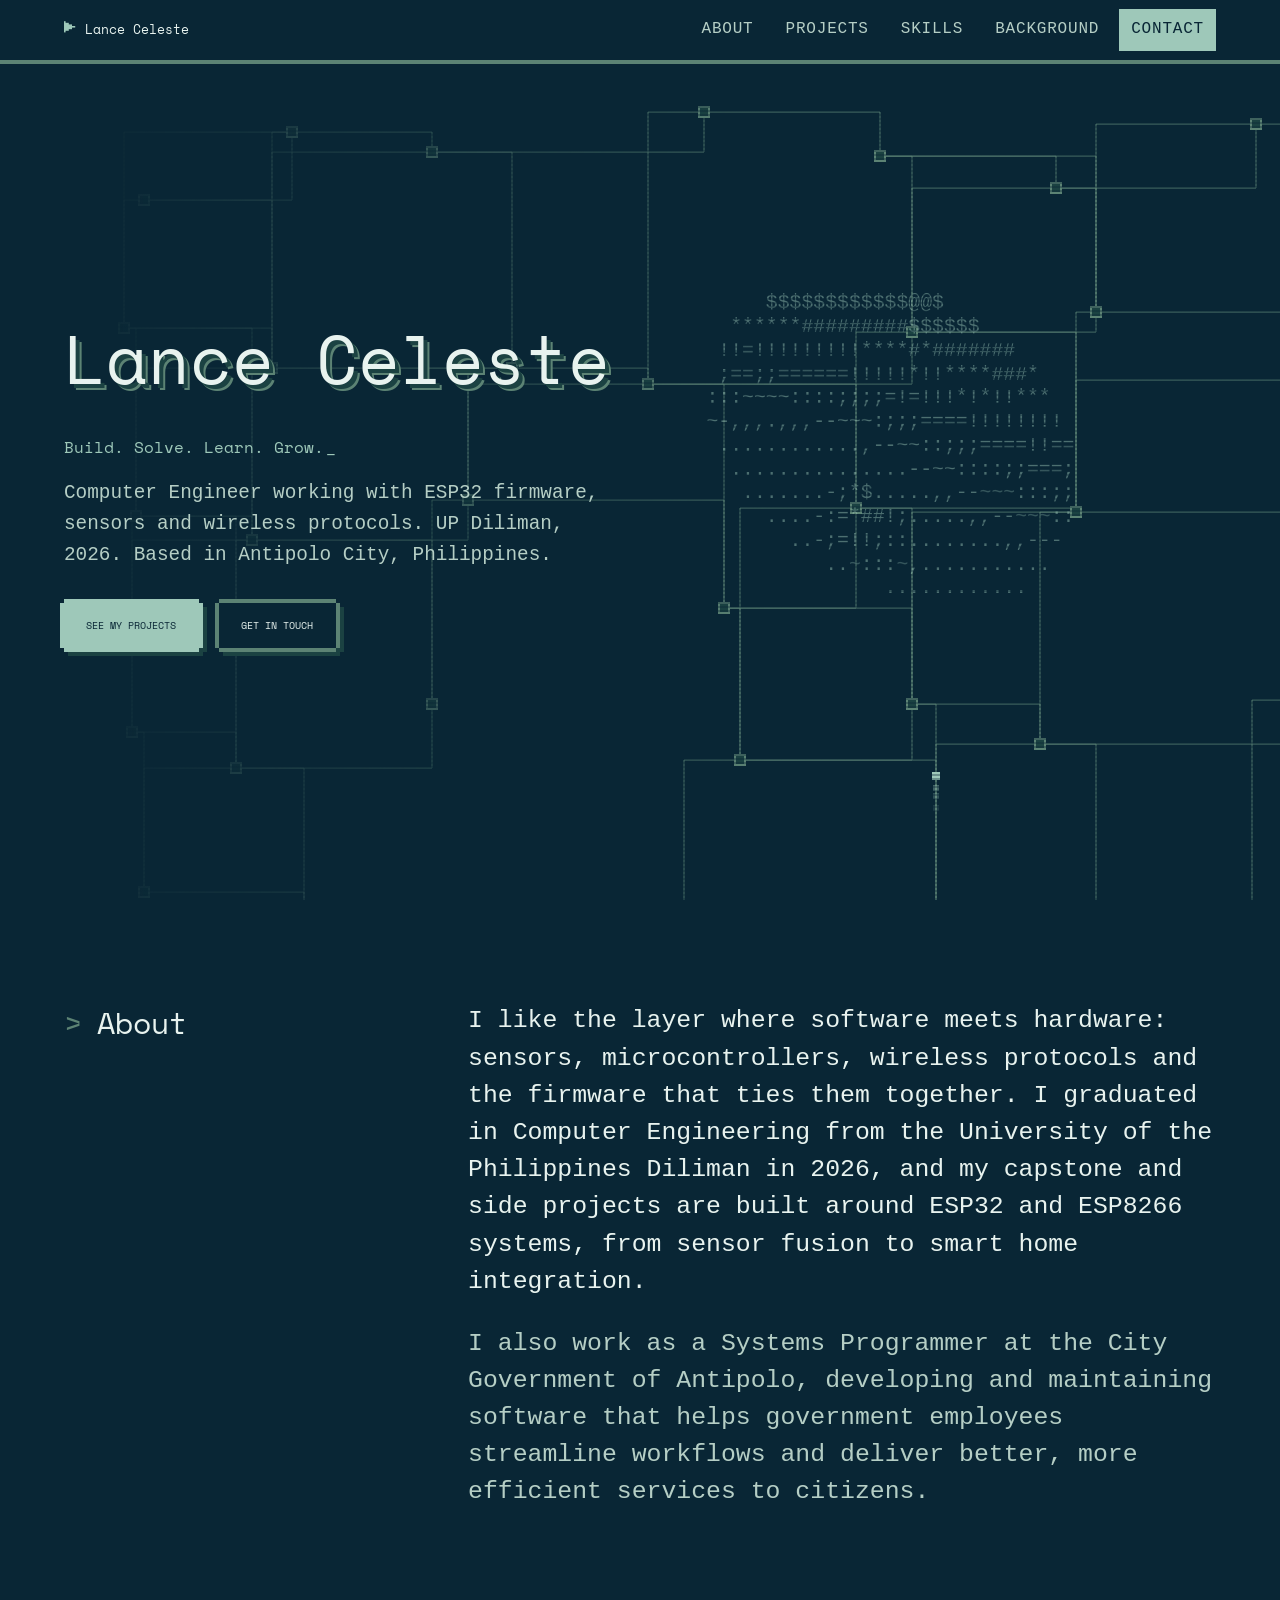
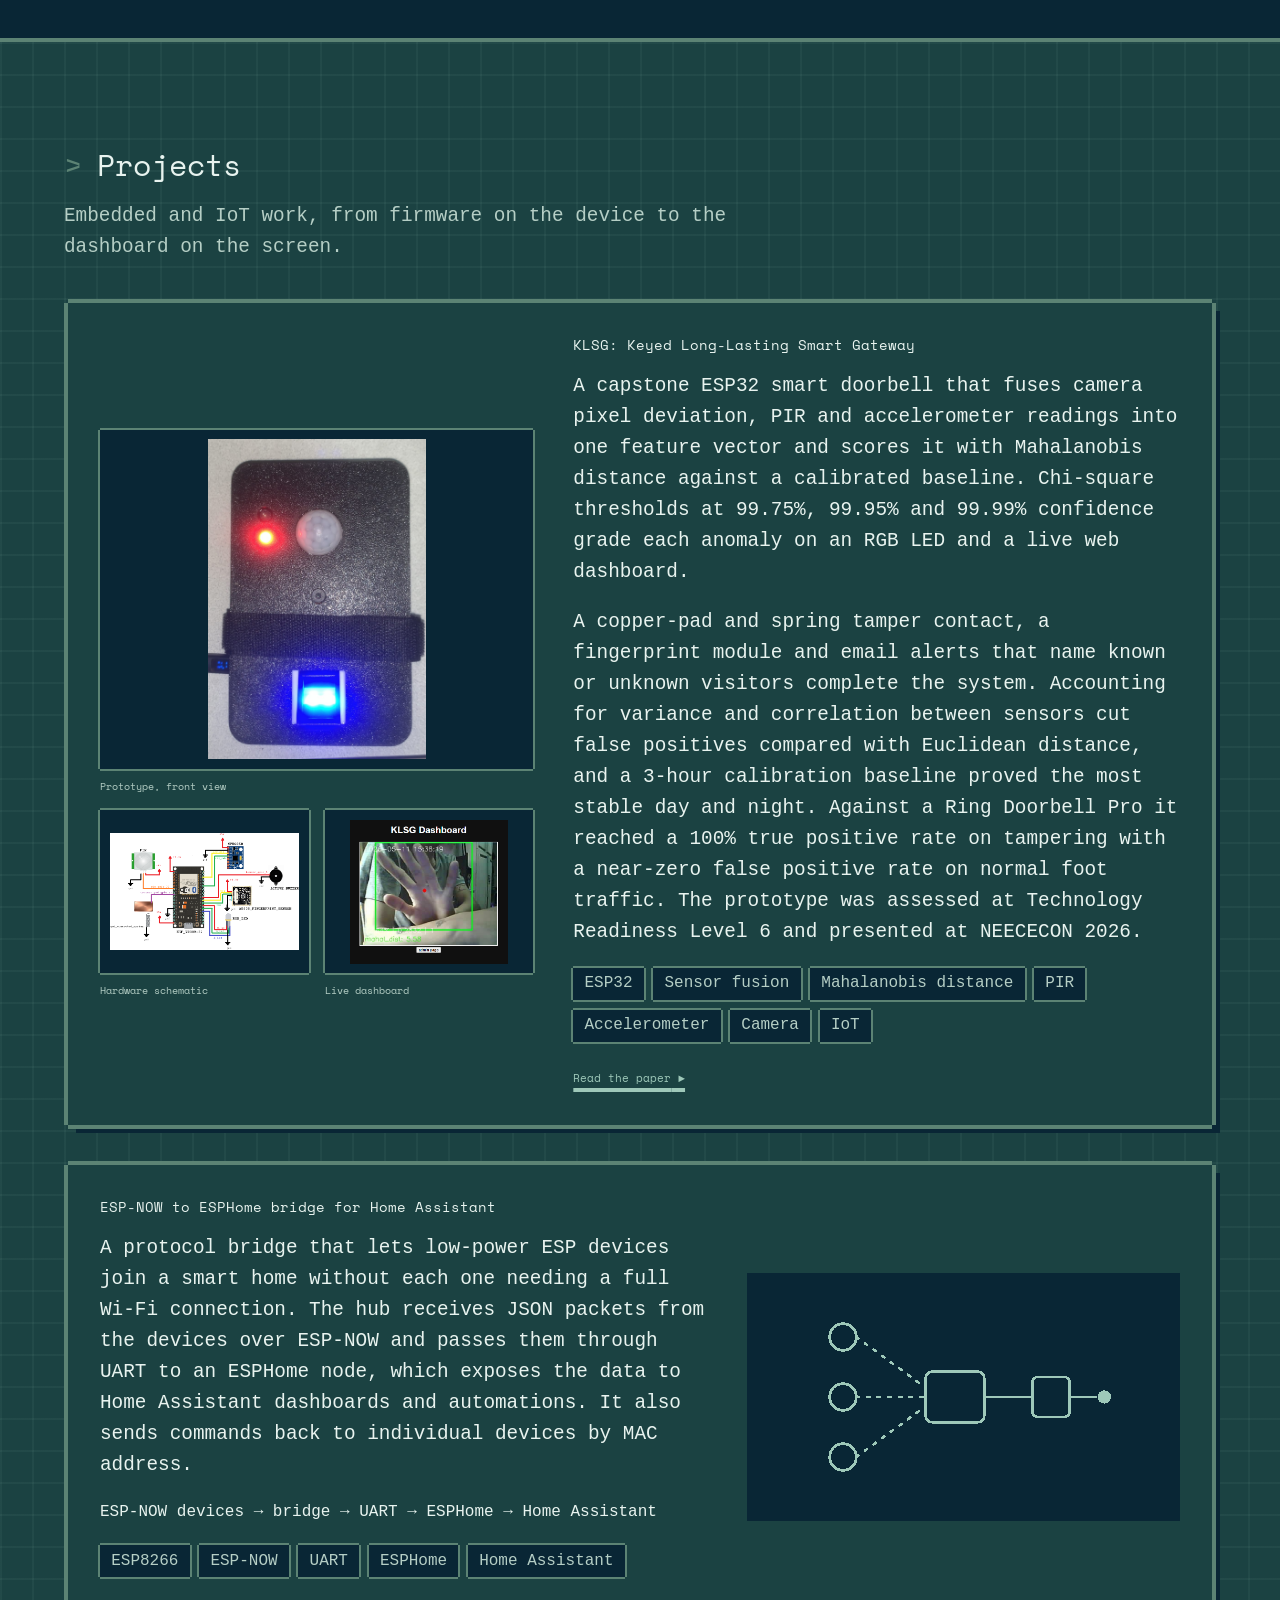
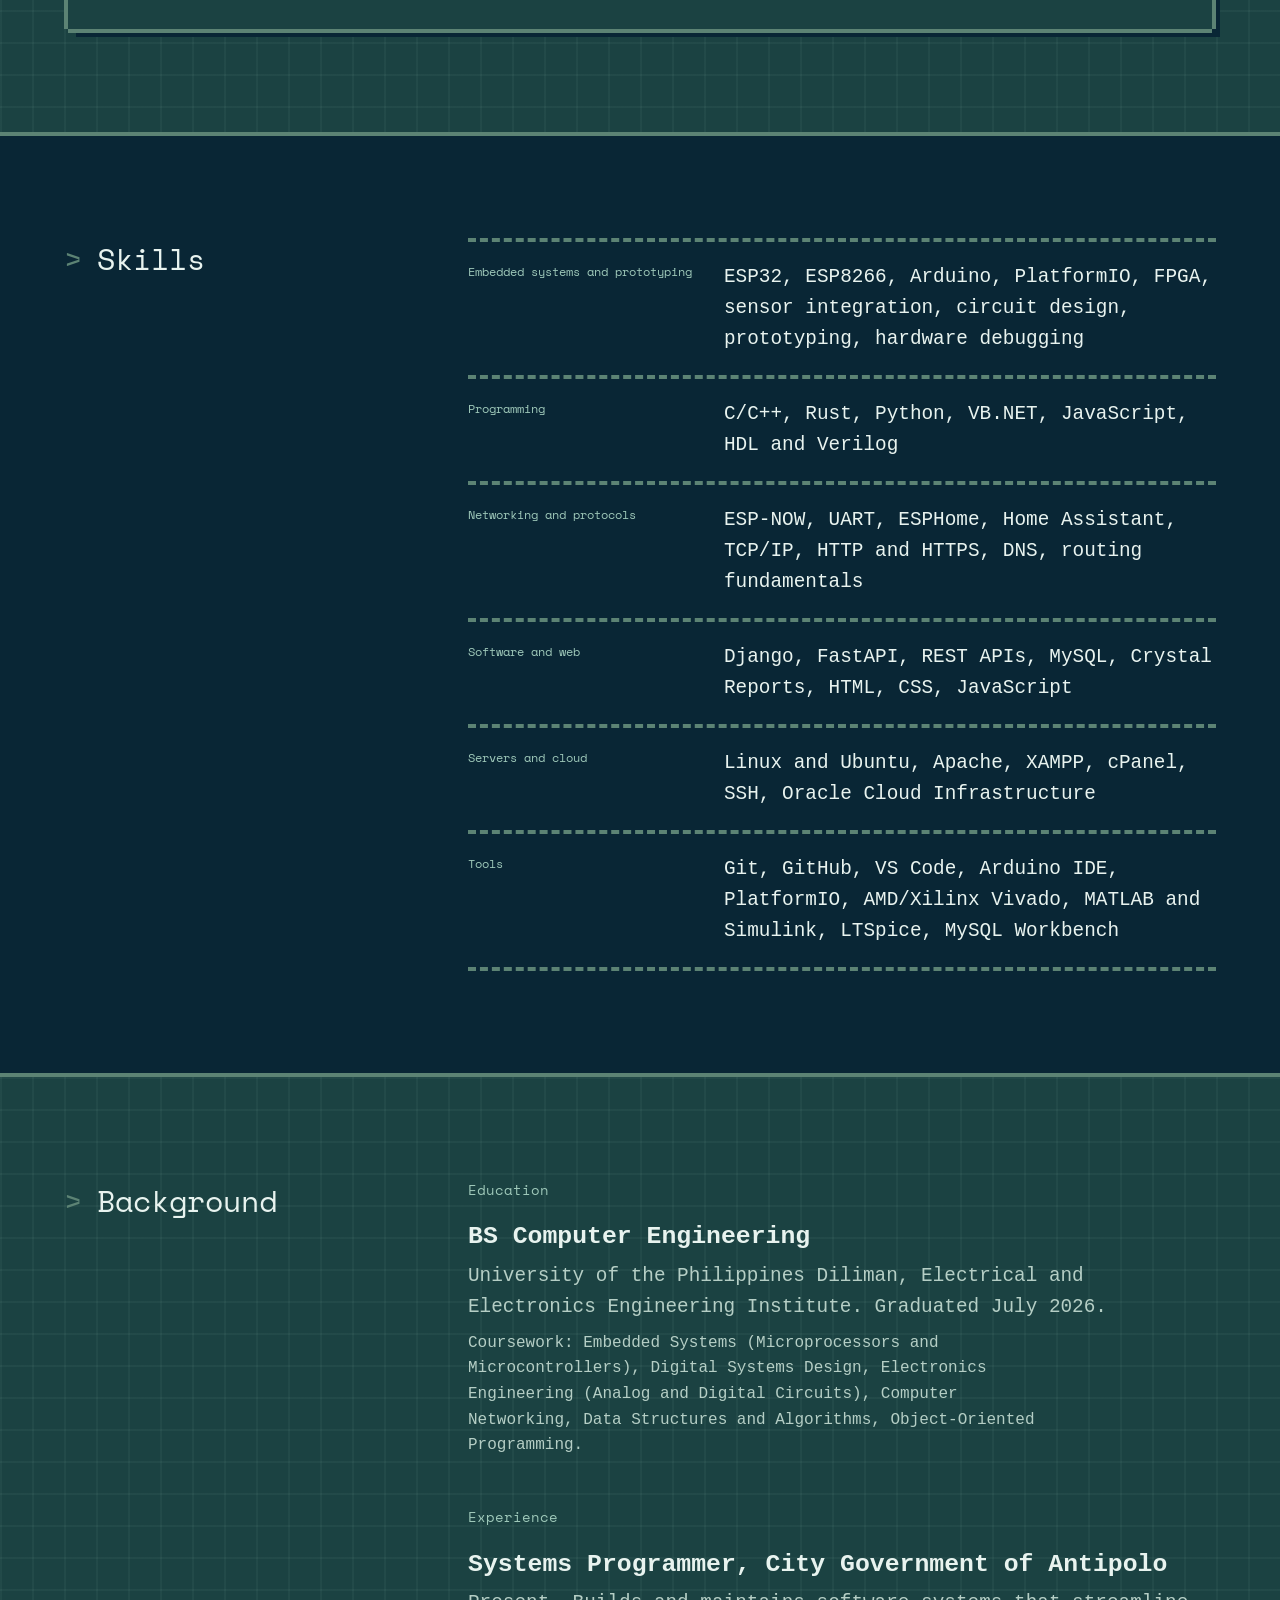
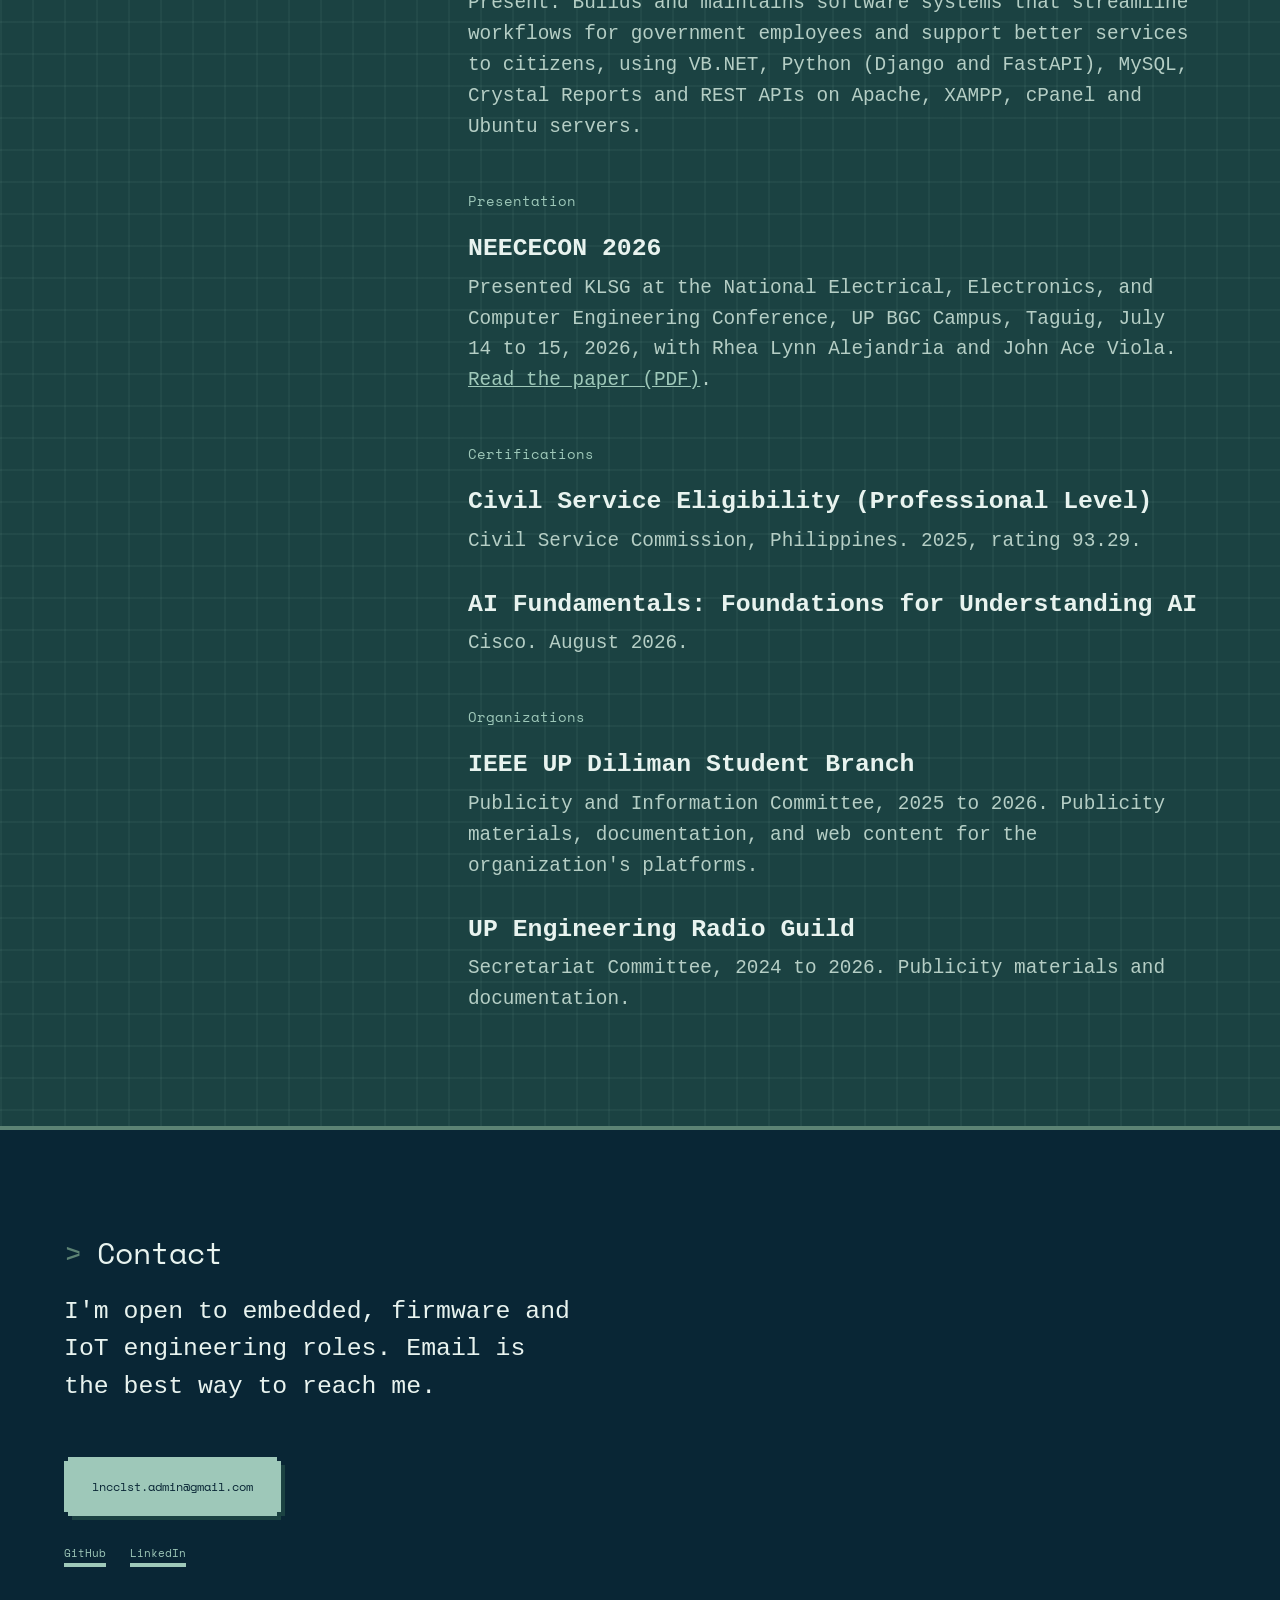
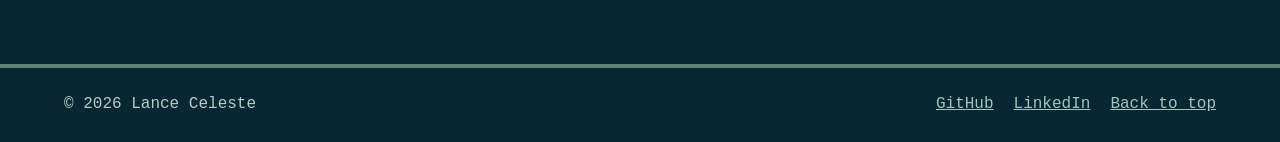
==== commit 705e4403: "<ui> add favicon" ====
--- a/index.html
+++ b/index.html
@@ -7,7 +7,9 @@
   <meta name="description" content="Portfolio of Lance Celeste, a Computer Engineer building ESP32 firmware, sensor systems and wireless IoT projects.">
   <meta name="theme-color" content="#092635">
   <link rel="canonical" href="https://lncclstdev-code.github.io/">
-  <link rel="icon" href="/assets/img/favicon.svg" type="image/svg+xml">
+  <link rel="icon" href="/favicon.ico" sizes="any">
+  <link rel="icon" href="/assets/img/logo-circle.png" type="image/png">
+  <link rel="apple-touch-icon" href="/assets/img/apple-touch-icon.png">
 
   <!-- Open Graph (link previews) -->
   <meta property="og:title" content="Lance Celeste — Computer Engineer">
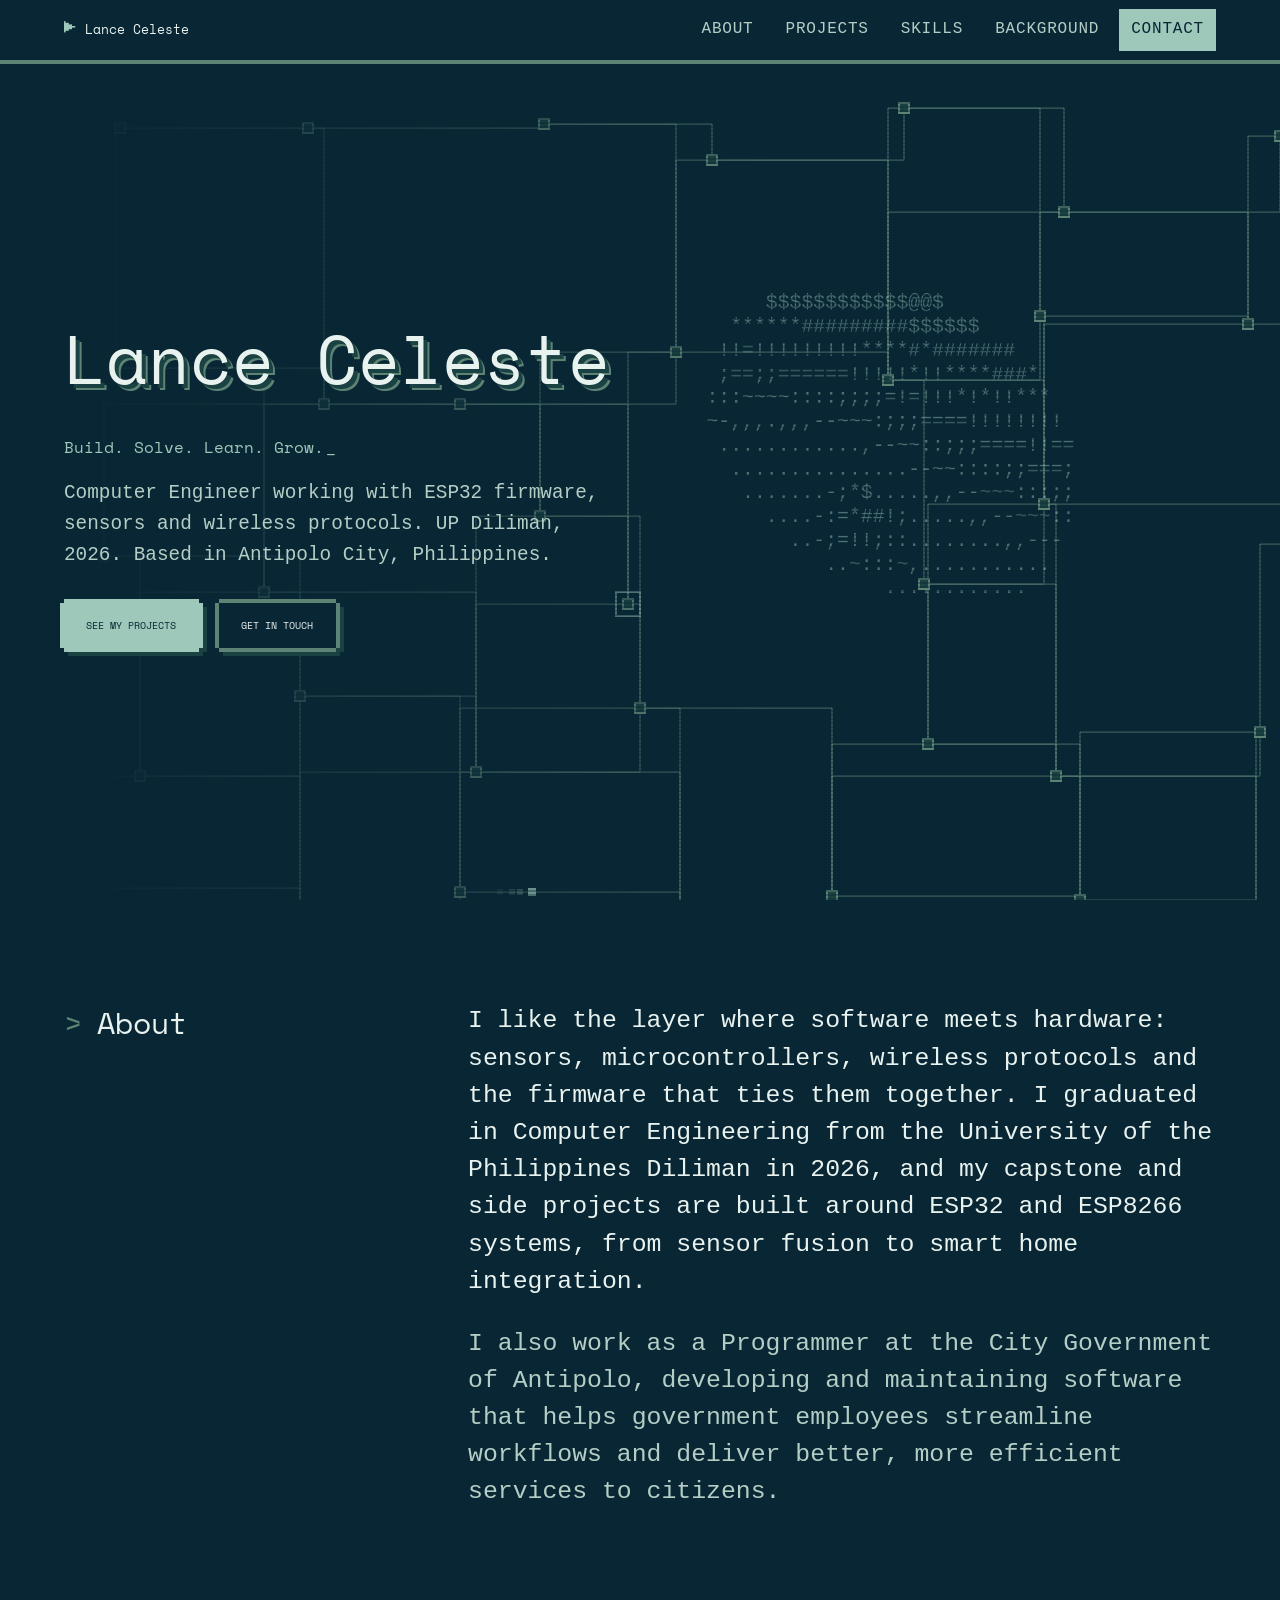
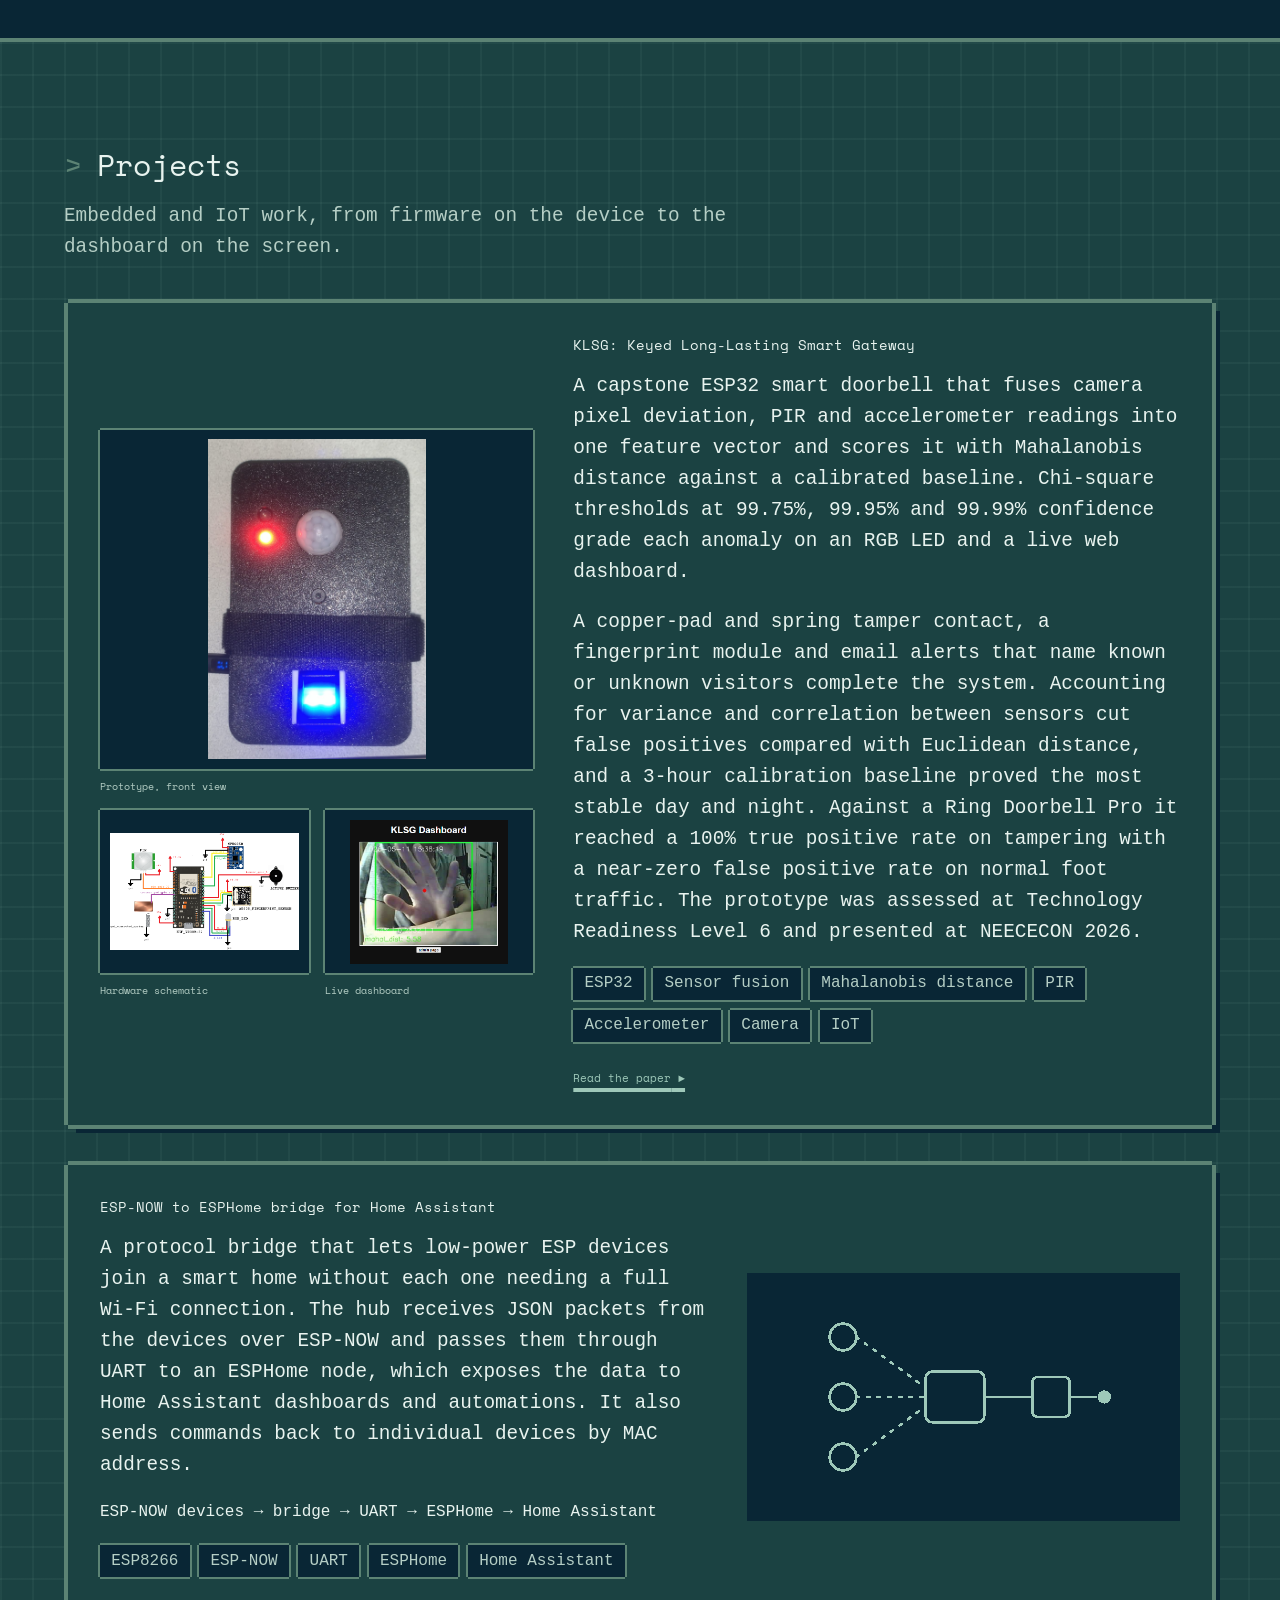
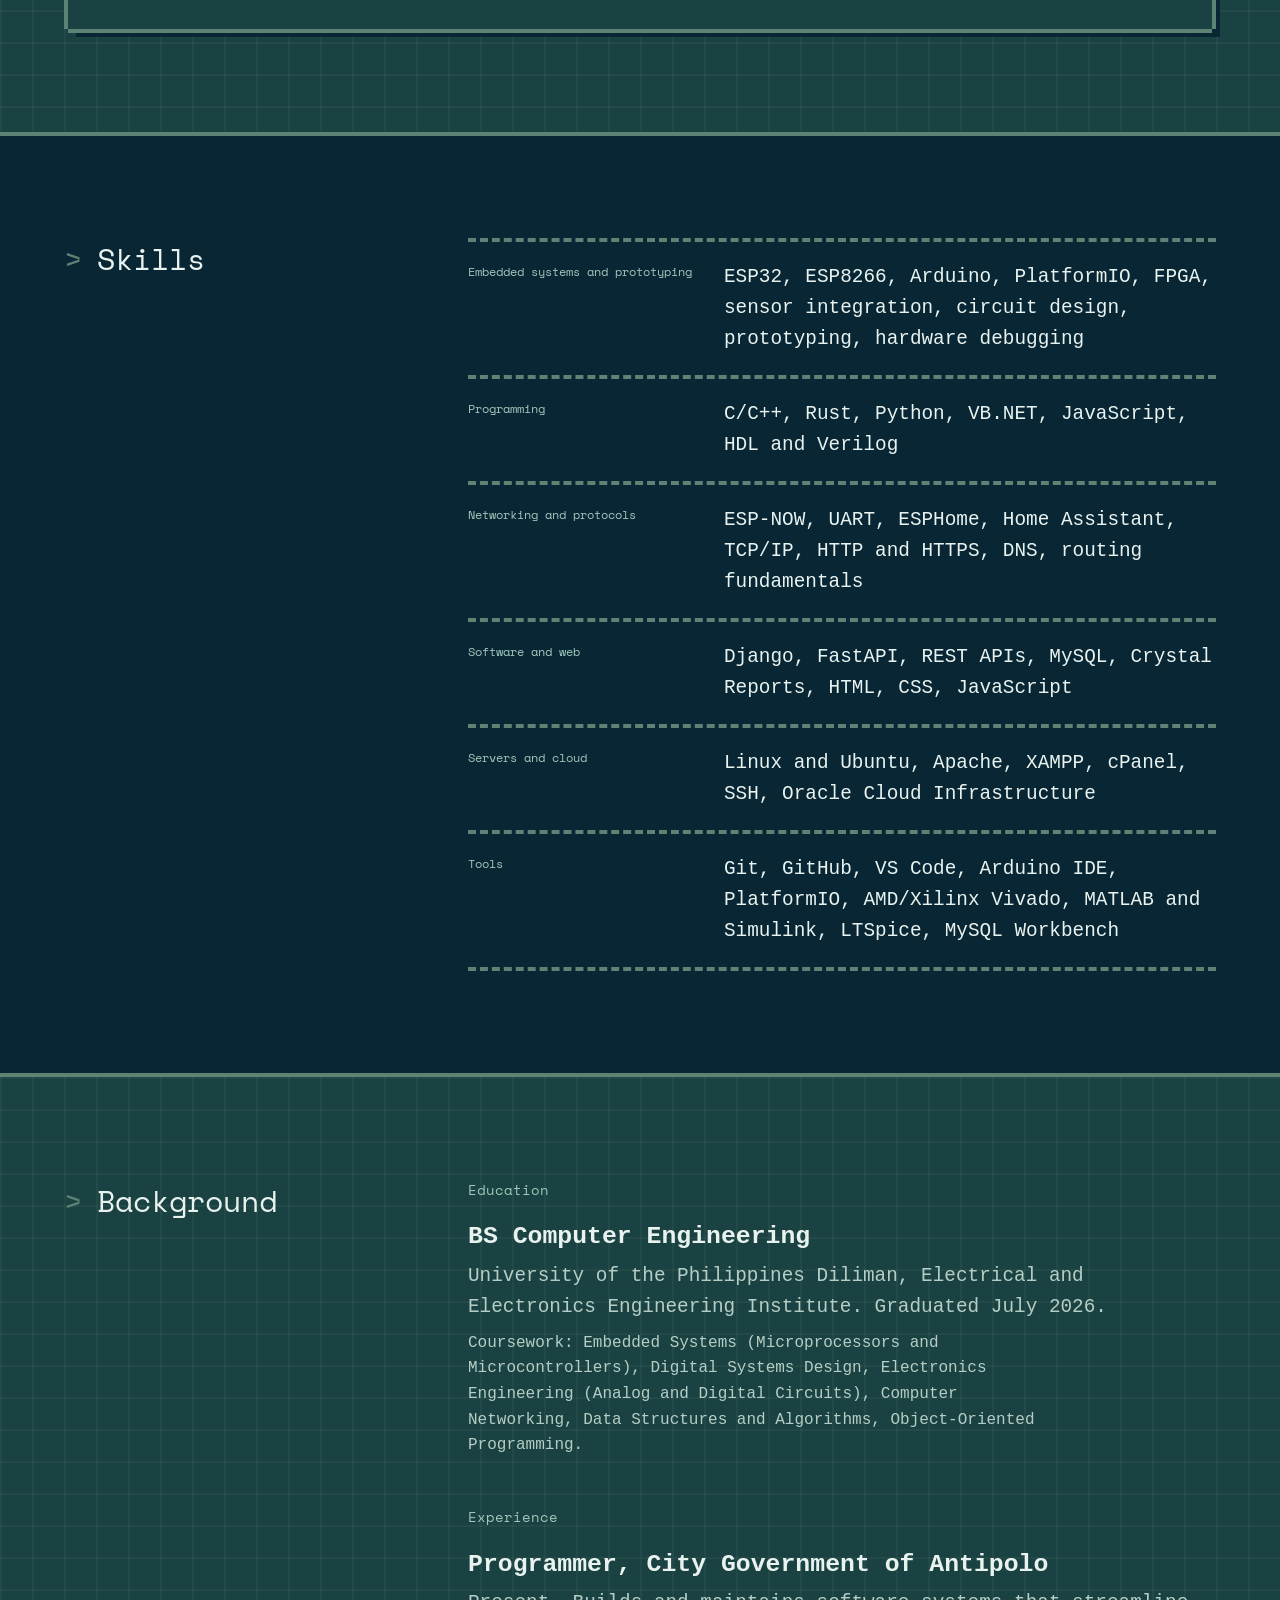
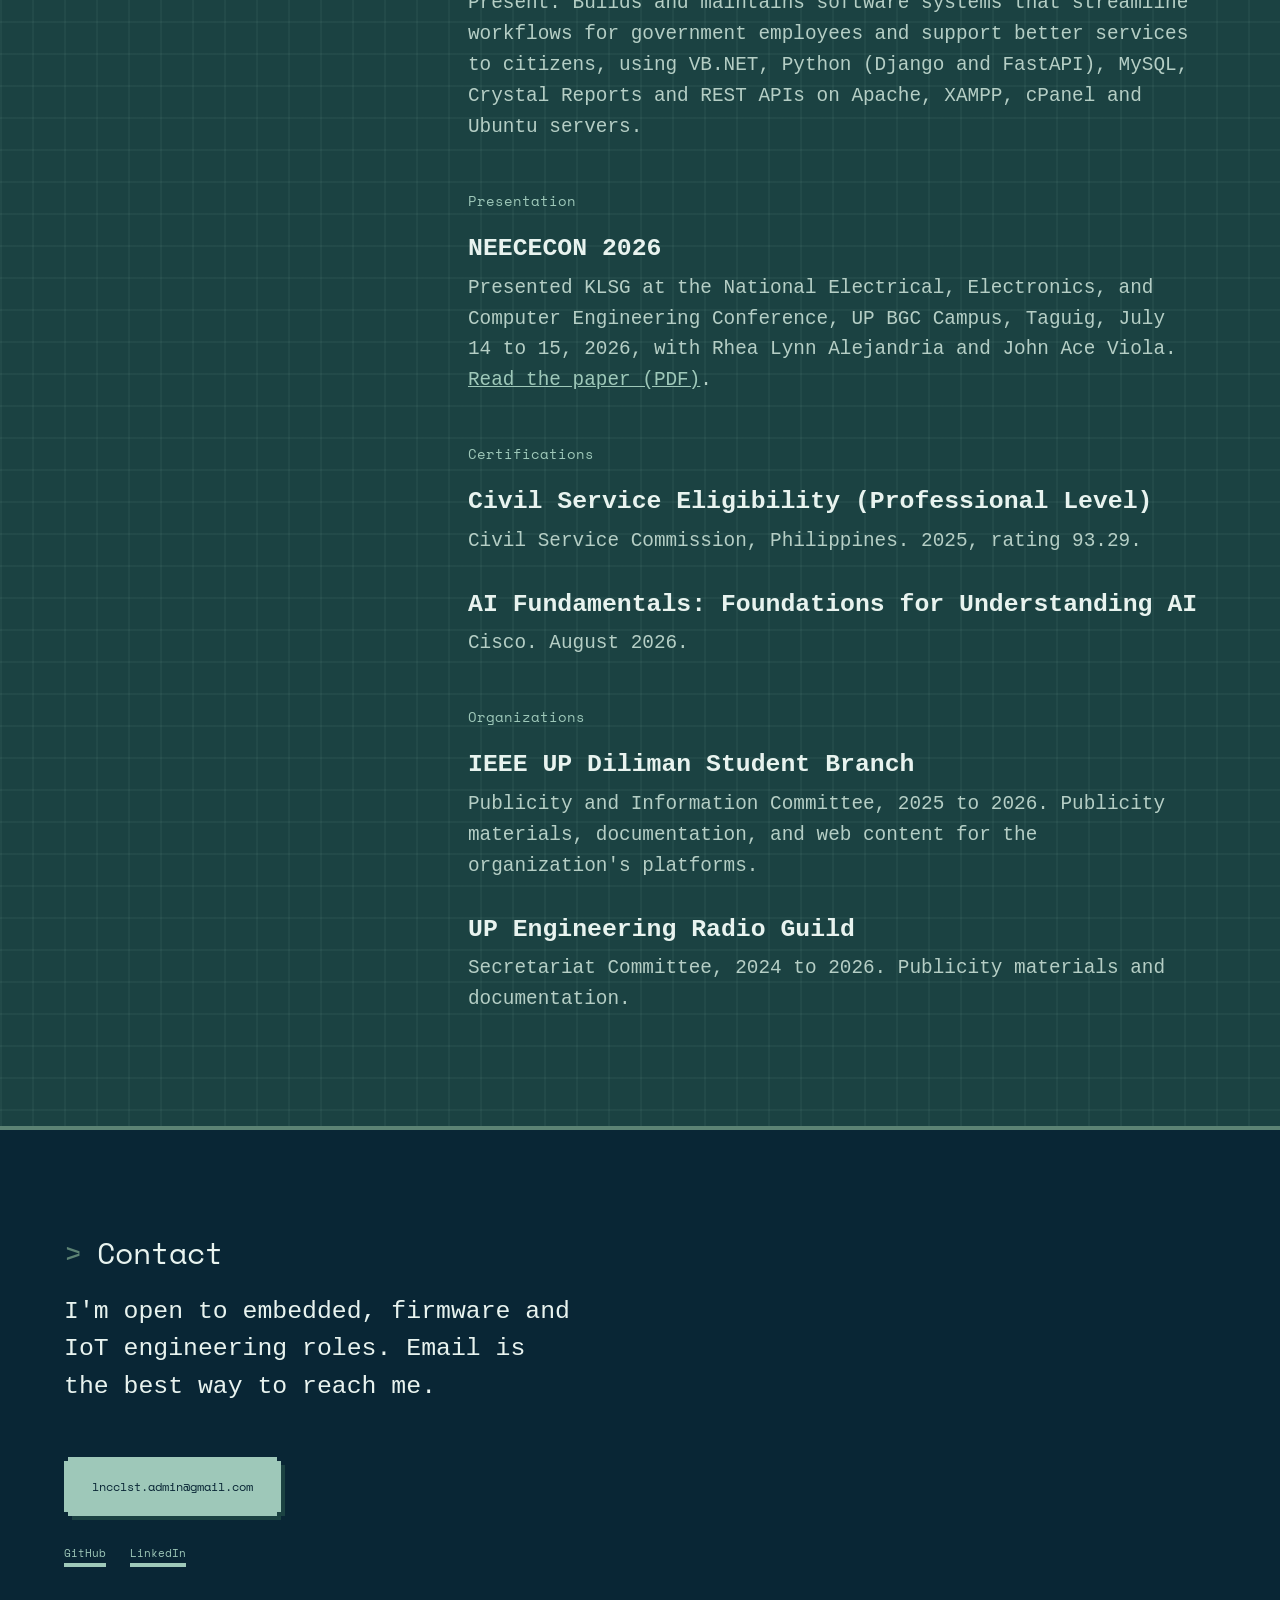
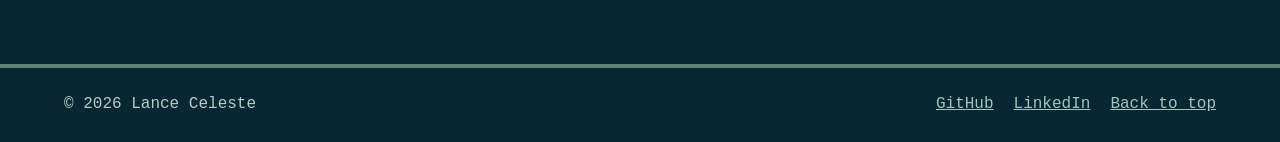
==== commit 65b1fc58: "<ui > change job title to Programmer" ====
--- a/index.html
+++ b/index.html
@@ -68,7 +68,7 @@
             I like the layer where software meets hardware: sensors, microcontrollers, wireless protocols and the firmware that ties them together. I graduated in Computer Engineering from the University of the Philippines Diliman in 2026, and my capstone and side projects are built around ESP32 and ESP8266 systems, from sensor fusion to smart home integration.
           </p>
           <p>
-            I also work as a Systems Programmer at the City Government of Antipolo, developing and maintaining software that helps government employees streamline workflows and deliver better, more efficient services to citizens.
+            I also work as a Programmer at the City Government of Antipolo, developing and maintaining software that helps government employees streamline workflows and deliver better, more efficient services to citizens.
           </p>
         </div>
       </div>
@@ -182,7 +182,7 @@
 
           <section aria-labelledby="exp-title">
             <h3 id="exp-title">Experience</h3>
-            <p class="entry-title">Systems Programmer, City Government of Antipolo</p>
+            <p class="entry-title">Programmer, City Government of Antipolo</p>
             <p>Present. Builds and maintains software systems that streamline workflows for government employees and support better services to citizens, using VB.NET, Python (Django and FastAPI), MySQL, Crystal Reports and REST APIs on Apache, XAMPP, cPanel and Ubuntu servers.</p>
           </section>
 
@@ -260,4 +260,4 @@
 
   <script src="/assets/js/main.js" defer></script>
 </body>
-</html>+</html>
